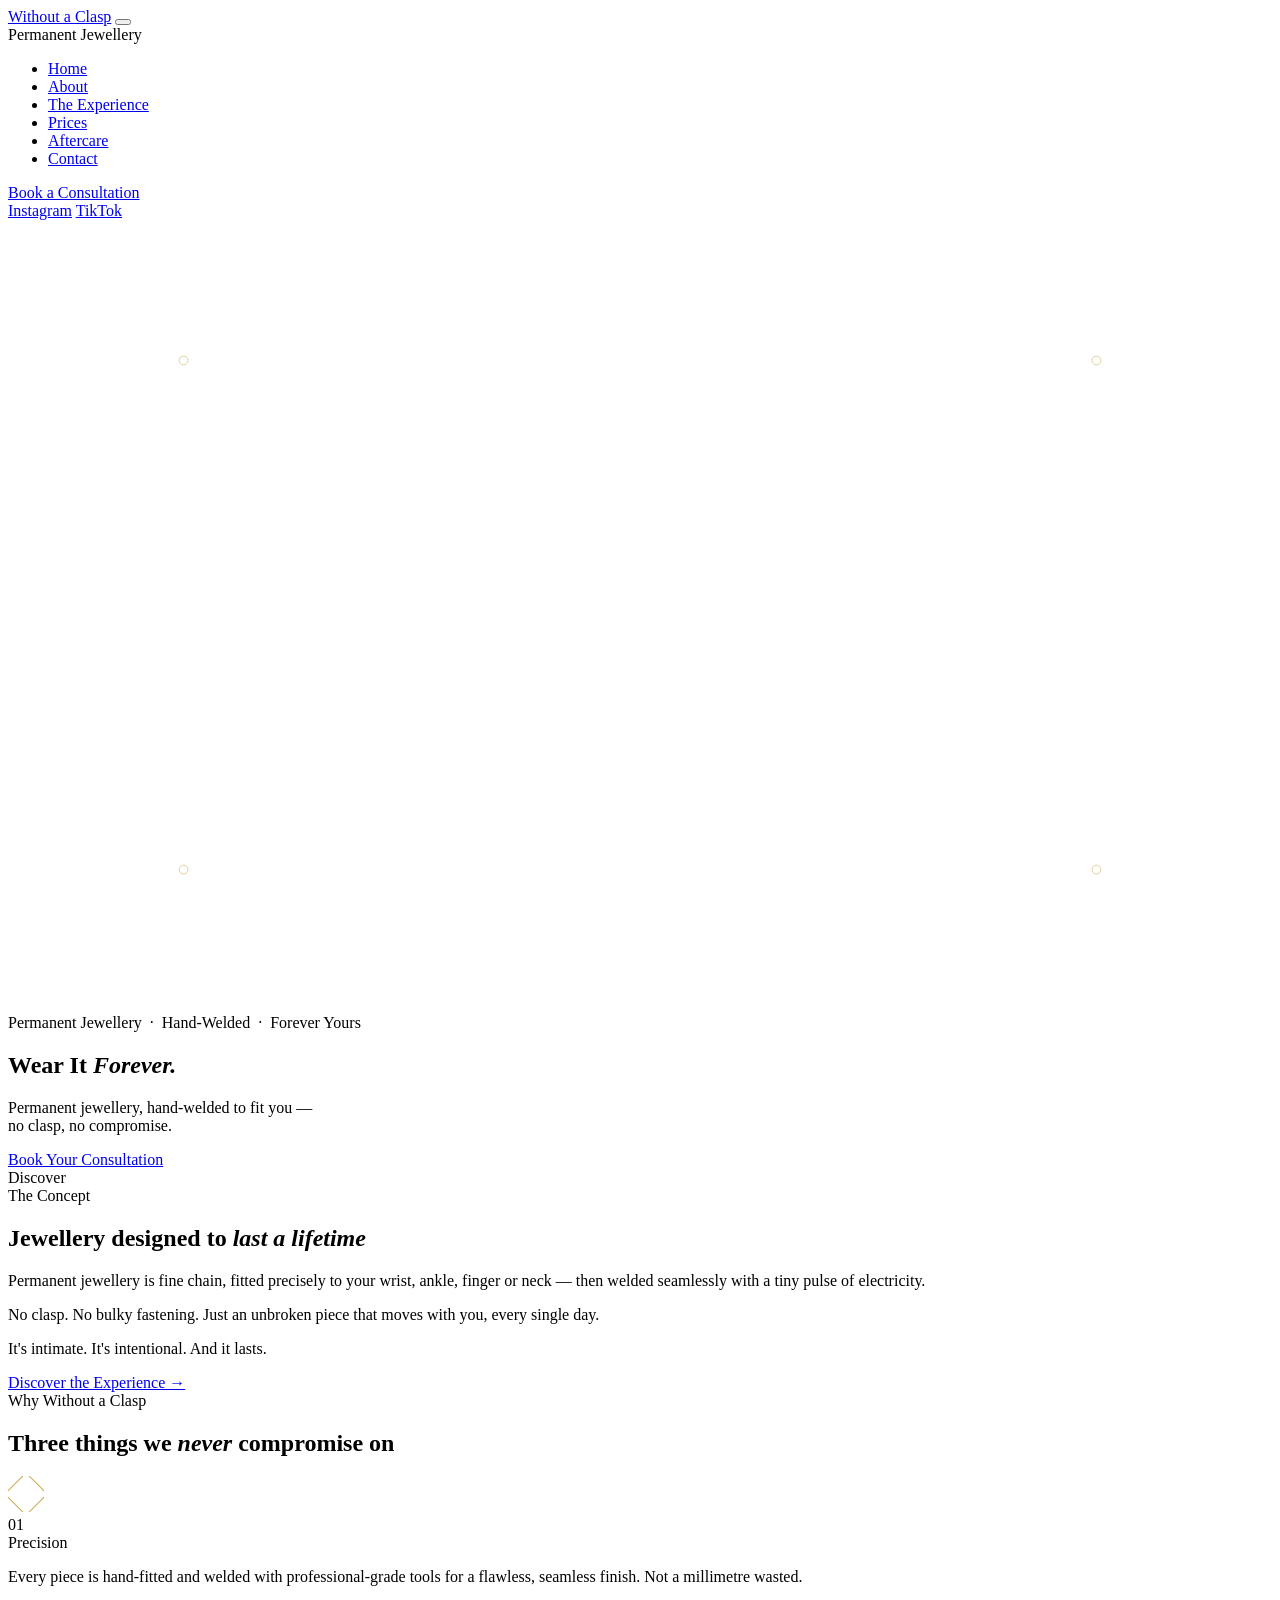
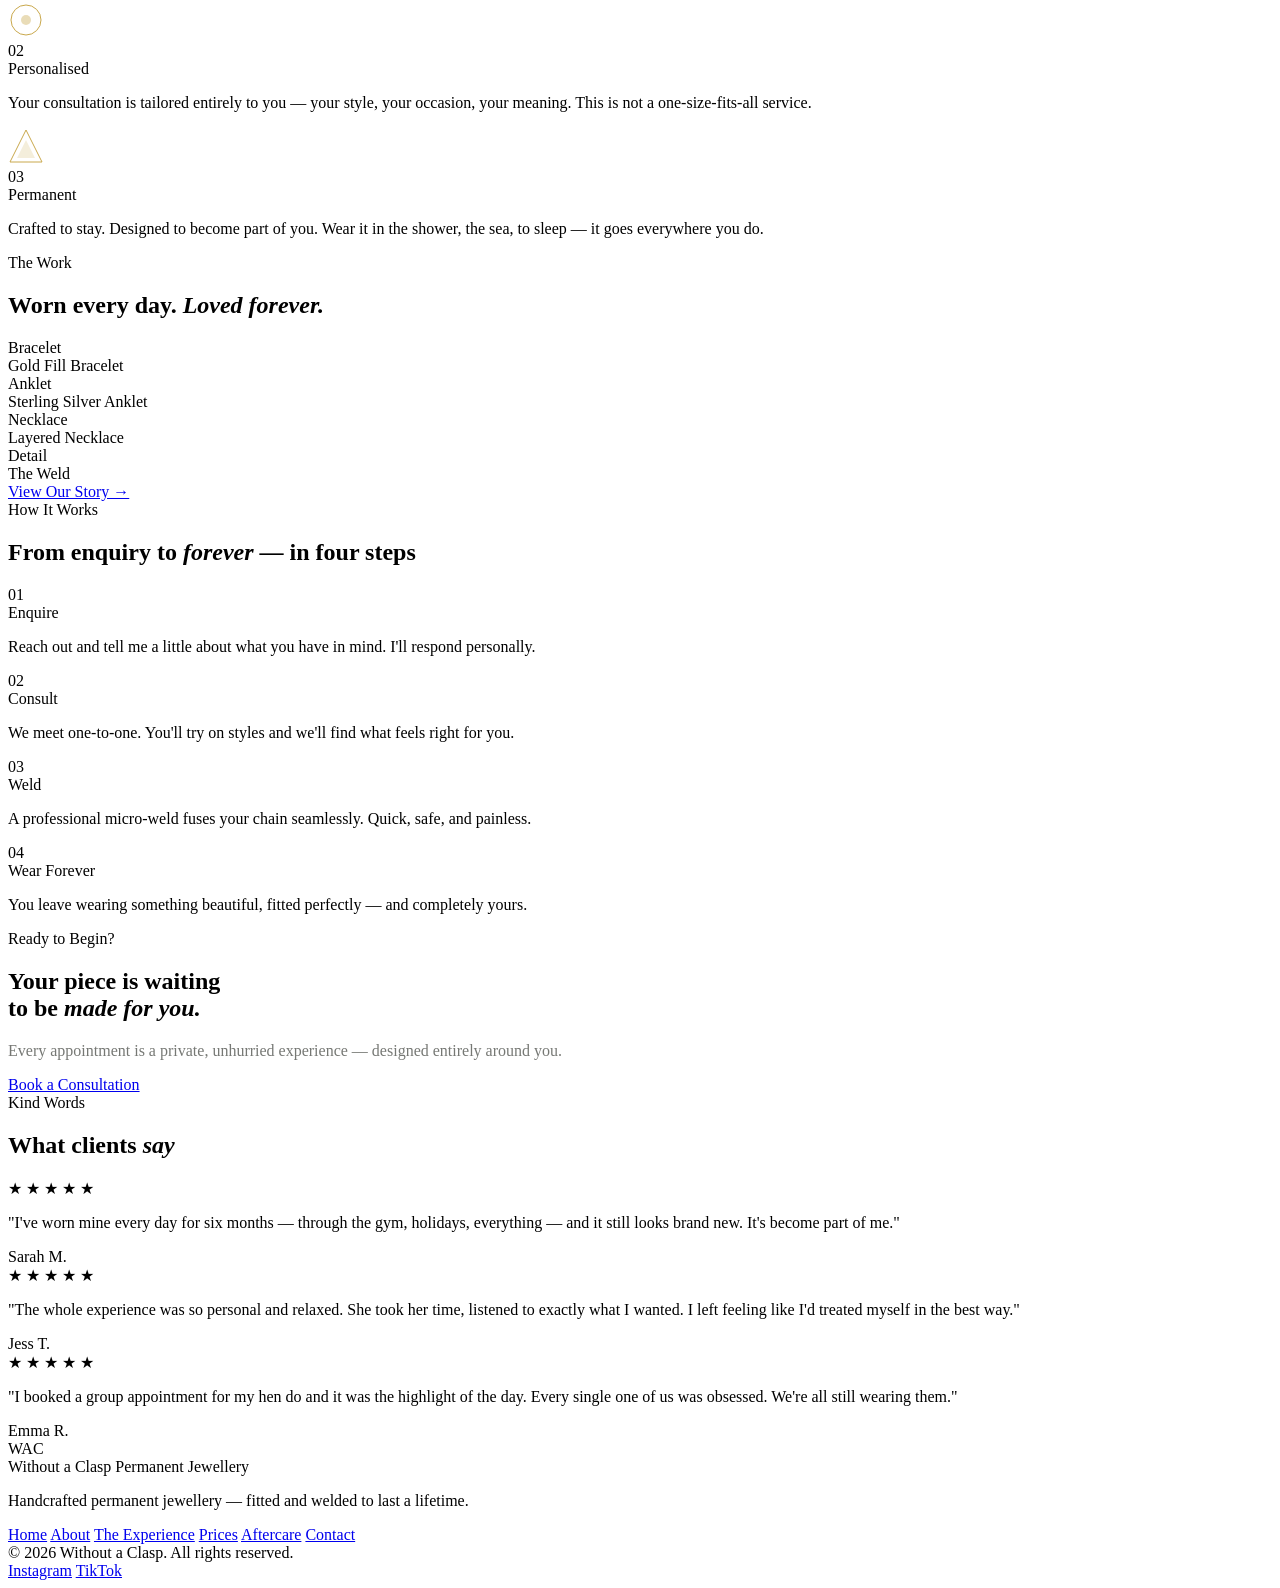
==== holding.html @ b743c369 "first upload" ====
<!DOCTYPE html>
<html lang="en">
<head>
  <meta charset="UTF-8"/>
  <meta name="viewport" content="width=device-width, initial-scale=1.0"/>
  <meta name="description" content="Without a Clasp — Permanent jewellery, hand-welded to fit you. Private appointments, professional welds, pieces that last forever."/>
  <title>Without a Clasp — Permanent Jewellery</title>
  <link rel="preconnect" href="https://fonts.googleapis.com"/>
  <link rel="preconnect" href="https://fonts.gstatic.com" crossorigin/>
  <link href="https://fonts.googleapis.com/css2?family=Cormorant+Garamond:ital,wght@0,300;0,400;1,300;1,400&family=Cormorant+SC:wght@300;400&family=Jost:wght@200;300;400&display=swap" rel="stylesheet"/>
  <link rel="stylesheet" href="css/style.css"/>
</head>
<body>

  <!-- ── NAVIGATION ── -->
  <header class="site-nav" role="banner">
    <a href="index.html" class="nav-logo">Without a <span>Clasp</span></a>
    <button class="hamburger" id="hamburger" aria-label="Toggle menu" aria-expanded="false">
      <span></span><span></span><span></span>
    </button>
  </header>

  <!-- ── OVERLAY MENU ── -->
  <div class="nav-overlay" id="navOverlay" role="navigation" aria-label="Main navigation">
    <div class="nav-overlay-inner">
      <span class="overlay-eyebrow">Permanent Jewellery</span>
      <ul class="overlay-links">
        <li><a href="index.html">Home</a></li>
        <li><a href="about.html">About</a></li>
        <li><a href="experience.html">The Experience</a></li>
        <li><a href="prices.html">Prices</a></li>
        <li><a href="aftercare.html">Aftercare</a></li>
        <li><a href="contact.html">Contact</a></li>
      </ul>
      <div class="overlay-rule"></div>
      <a href="contact.html" class="overlay-cta">Book a Consultation</a>
      <div class="overlay-social">
        <a href="#" aria-label="Instagram">Instagram</a>
        <a href="#" aria-label="TikTok">TikTok</a>
      </div>
    </div>
  </div>

  <main>

    <!-- ── HERO ── -->
    <section class="home-hero" aria-label="Hero">
      <div class="home-hero__bg"></div>
      <div class="home-hero__overlay"></div>

      <!-- Decorative grid lines echoing the WAC logo geometry -->
      <div class="home-hero__decor">
        <svg width="100%" height="100%" viewBox="0 0 1440 900" preserveAspectRatio="xMidYMid slice" aria-hidden="true">
          <line x1="200" y1="0" x2="200" y2="900" stroke="#fff" stroke-width="0.5" opacity="0.18"/>
          <line x1="1240" y1="0" x2="1240" y2="900" stroke="#fff" stroke-width="0.5" opacity="0.18"/>
          <line x1="0" y1="160" x2="1440" y2="160" stroke="#fff" stroke-width="0.5" opacity="0.18"/>
          <line x1="0" y1="740" x2="1440" y2="740" stroke="#fff" stroke-width="0.5" opacity="0.18"/>
          <circle cx="200" cy="160" r="5" fill="none" stroke="#C9A84C" stroke-width="1" opacity="0.6"/>
          <circle cx="1240" cy="160" r="5" fill="none" stroke="#C9A84C" stroke-width="1" opacity="0.6"/>
          <circle cx="200" cy="740" r="5" fill="none" stroke="#C9A84C" stroke-width="1" opacity="0.6"/>
          <circle cx="1240" cy="740" r="5" fill="none" stroke="#C9A84C" stroke-width="1" opacity="0.6"/>
        </svg>
      </div>

      <div class="home-hero__content">
        <span class="hero-eyebrow fade-in">Permanent Jewellery &nbsp;·&nbsp; Hand-Welded &nbsp;·&nbsp; Forever Yours</span>
        <h1 class="hero-title fade-in delay-1">Wear It <em>Forever.</em></h1>
        <div class="hero-rule fade-in delay-2"></div>
        <p class="hero-sub fade-in delay-2">Permanent jewellery, hand-welded to fit you —<br>no clasp, no compromise.</p>
        <a href="contact.html" class="btn btn-white fade-in delay-3">Book Your Consultation</a>
      </div>

      <div class="hero-scroll" aria-hidden="true">
        <div class="hero-scroll__line"></div>
        <span>Discover</span>
      </div>
    </section>

    <!-- ── CONCEPT ── -->
    <section class="bg-cream" aria-label="About permanent jewellery">
      <div class="split">
        <div class="fade-in">
          <span class="section-tag">The Concept</span>
          <h2 class="section-title">Jewellery designed to <em>last a lifetime</em></h2>
          <div class="gold-line"></div>
          <div class="body-text">
            <p>Permanent jewellery is fine chain, fitted precisely to your wrist, ankle, finger or neck — then welded seamlessly with a tiny pulse of electricity.</p>
            <p>No clasp. No bulky fastening. Just an unbroken piece that moves with you, every single day.</p>
            <p>It's intimate. It's intentional. And it lasts.</p>
          </div>
          <a href="experience.html" class="btn btn-dark" style="margin-top:36px">Discover the Experience &rarr;</a>
        </div>
        <div class="split__img fade-in delay-1">
          <div class="split__img-main"></div>
          <div class="split__img-accent"></div>
        </div>
      </div>
    </section>

    <!-- ── PILLARS ── -->
    <section class="pillars" aria-label="Our values">
      <div class="pillars__inner">
        <div class="pillars__header fade-in">
          <span class="section-tag">Why Without a Clasp</span>
          <h2 class="section-title on-sage">Three things we <em>never</em> compromise on</h2>
          <div class="gold-line center"></div>
        </div>
        <div class="pillars__grid">
          <div class="pillar fade-in">
            <div class="pillar__icon">
              <svg width="36" height="36" viewBox="0 0 36 36" fill="none" aria-hidden="true">
                <rect x="3" y="3" width="30" height="30" transform="rotate(45 18 18)" stroke="#C9A84C" stroke-width="1"/>
              </svg>
            </div>
            <span class="pillar__num">01</span>
            <div class="pillar__title">Precision</div>
            <p class="pillar__body">Every piece is hand-fitted and welded with professional-grade tools for a flawless, seamless finish. Not a millimetre wasted.</p>
          </div>
          <div class="pillar fade-in delay-1">
            <div class="pillar__icon">
              <svg width="36" height="36" viewBox="0 0 36 36" fill="none" aria-hidden="true">
                <circle cx="18" cy="18" r="15" stroke="#C9A84C" stroke-width="1"/>
                <circle cx="18" cy="18" r="5" fill="#C9A84C" opacity="0.4"/>
              </svg>
            </div>
            <span class="pillar__num">02</span>
            <div class="pillar__title">Personalised</div>
            <p class="pillar__body">Your consultation is tailored entirely to you — your style, your occasion, your meaning. This is not a one-size-fits-all service.</p>
          </div>
          <div class="pillar fade-in delay-2">
            <div class="pillar__icon">
              <svg width="36" height="36" viewBox="0 0 36 36" fill="none" aria-hidden="true">
                <polygon points="18,2 34,34 2,34" stroke="#C9A84C" stroke-width="1" fill="none"/>
                <polygon points="18,12 27,30 9,30" fill="#C9A84C" opacity="0.2"/>
              </svg>
            </div>
            <span class="pillar__num">03</span>
            <div class="pillar__title">Permanent</div>
            <p class="pillar__body">Crafted to stay. Designed to become part of you. Wear it in the shower, the sea, to sleep — it goes everywhere you do.</p>
          </div>
        </div>
      </div>
    </section>

    <!-- ── GALLERY ── -->
    <section class="gallery-section" aria-label="Gallery">
      <div class="gallery-section__header fade-in">
        <span class="section-tag">The Work</span>
        <h2 class="section-title on-dark">Worn every day. <em>Loved forever.</em></h2>
        <div class="gold-line center"></div>
      </div>
      <div class="gallery-strip" role="list">
        <div class="gallery-item" role="listitem">
          <div class="gallery-item__placeholder">Bracelet</div>
          <span class="gallery-item__label">Gold Fill Bracelet</span>
        </div>
        <div class="gallery-item" role="listitem">
          <div class="gallery-item__placeholder">Anklet</div>
          <span class="gallery-item__label">Sterling Silver Anklet</span>
        </div>
        <div class="gallery-item" role="listitem">
          <div class="gallery-item__placeholder">Necklace</div>
          <span class="gallery-item__label">Layered Necklace</span>
        </div>
        <div class="gallery-item" role="listitem">
          <div class="gallery-item__placeholder">Detail</div>
          <span class="gallery-item__label">The Weld</span>
        </div>
      </div>
      <div class="gallery-section__footer">
        <div class="gallery-rule"></div>
        <a href="about.html" class="gallery-link">View Our Story &rarr;</a>
        <div class="gallery-rule r"></div>
      </div>
    </section>

    <!-- ── PROCESS ── -->
    <section class="process" aria-label="How it works">
      <div class="process__inner">
        <div class="process__header fade-in">
          <span class="section-tag">How It Works</span>
          <h2 class="section-title">From enquiry to <em>forever</em> — in four steps</h2>
          <div class="gold-line center"></div>
        </div>
        <div class="process__steps">
          <div class="step fade-in">
            <div class="step__num">01</div>
            <div class="step__title">Enquire</div>
            <p class="step__body">Reach out and tell me a little about what you have in mind. I'll respond personally.</p>
          </div>
          <div class="step fade-in delay-1">
            <div class="step__num">02</div>
            <div class="step__title">Consult</div>
            <p class="step__body">We meet one-to-one. You'll try on styles and we'll find what feels right for you.</p>
          </div>
          <div class="step fade-in delay-2">
            <div class="step__num">03</div>
            <div class="step__title">Weld</div>
            <p class="step__body">A professional micro-weld fuses your chain seamlessly. Quick, safe, and painless.</p>
          </div>
          <div class="step fade-in delay-3">
            <div class="step__num">04</div>
            <div class="step__title">Wear Forever</div>
            <p class="step__body">You leave wearing something beautiful, fitted perfectly — and completely yours.</p>
          </div>
        </div>
      </div>
    </section>

    <!-- ── CTA BANNER ── -->
    <section class="cta-sage" aria-label="Book a consultation">
      <div class="cta__inner on-sage fade-in">
        <span class="section-tag">Ready to Begin?</span>
        <h2 class="section-title on-sage">Your piece is waiting<br>to be <em>made for you.</em></h2>
        <p class="cta__sub" style="color:rgba(44,48,42,0.65)">Every appointment is a private, unhurried experience — designed entirely around you.</p>
        <a href="contact.html" class="btn btn-dark">Book a Consultation</a>
      </div>
    </section>

    <!-- ── TESTIMONIALS ── -->
    <section class="testimonials" aria-label="Client testimonials">
      <div class="testimonials__inner">
        <div class="testimonials__header fade-in">
          <span class="section-tag">Kind Words</span>
          <h2 class="section-title on-dark">What clients <em>say</em></h2>
          <div class="gold-line center"></div>
        </div>
        <div class="testimonials__grid">
          <div class="testimonial fade-in">
            <div class="testimonial__stars">★ ★ ★ ★ ★</div>
            <p class="testimonial__body">"I've worn mine every day for six months — through the gym, holidays, everything — and it still looks brand new. It's become part of me."</p>
            <span class="testimonial__name">Sarah M.</span>
          </div>
          <div class="testimonial fade-in delay-1">
            <div class="testimonial__stars">★ ★ ★ ★ ★</div>
            <p class="testimonial__body">"The whole experience was so personal and relaxed. She took her time, listened to exactly what I wanted. I left feeling like I'd treated myself in the best way."</p>
            <span class="testimonial__name">Jess T.</span>
          </div>
          <div class="testimonial fade-in delay-2">
            <div class="testimonial__stars">★ ★ ★ ★ ★</div>
            <p class="testimonial__body">"I booked a group appointment for my hen do and it was the highlight of the day. Every single one of us was obsessed. We're all still wearing them."</p>
            <span class="testimonial__name">Emma R.</span>
          </div>
        </div>
      </div>
    </section>

  </main>

  <!-- ── FOOTER ── -->
  <footer class="site-footer" role="contentinfo">
    <div class="site-footer__inner">
      <div class="site-footer__top">
        <div class="footer-monogram" aria-hidden="true"><span>WAC</span></div>
        <span class="footer-name">Without a Clasp</span>
        <span class="footer-sub">Permanent Jewellery</span>
        <p class="footer-tagline">Handcrafted permanent jewellery — fitted and welded to last a lifetime.</p>
        <nav class="footer-nav" aria-label="Footer navigation">
          <a href="index.html">Home</a>
          <a href="about.html">About</a>
          <a href="experience.html">The Experience</a>
          <a href="prices.html">Prices</a>
          <a href="aftercare.html">Aftercare</a>
          <a href="contact.html">Contact</a>
        </nav>
      </div>
      <div class="site-footer__bottom">
        <span class="footer-copy">&copy; 2026 Without a Clasp. All rights reserved.</span>
        <div class="footer-social">
          <a href="#" aria-label="Instagram">Instagram</a>
          <a href="#" aria-label="TikTok">TikTok</a>
        </div>
      </div>
    </div>
  </footer>

  <script src="js/main.js"></script>
</body>
</html>
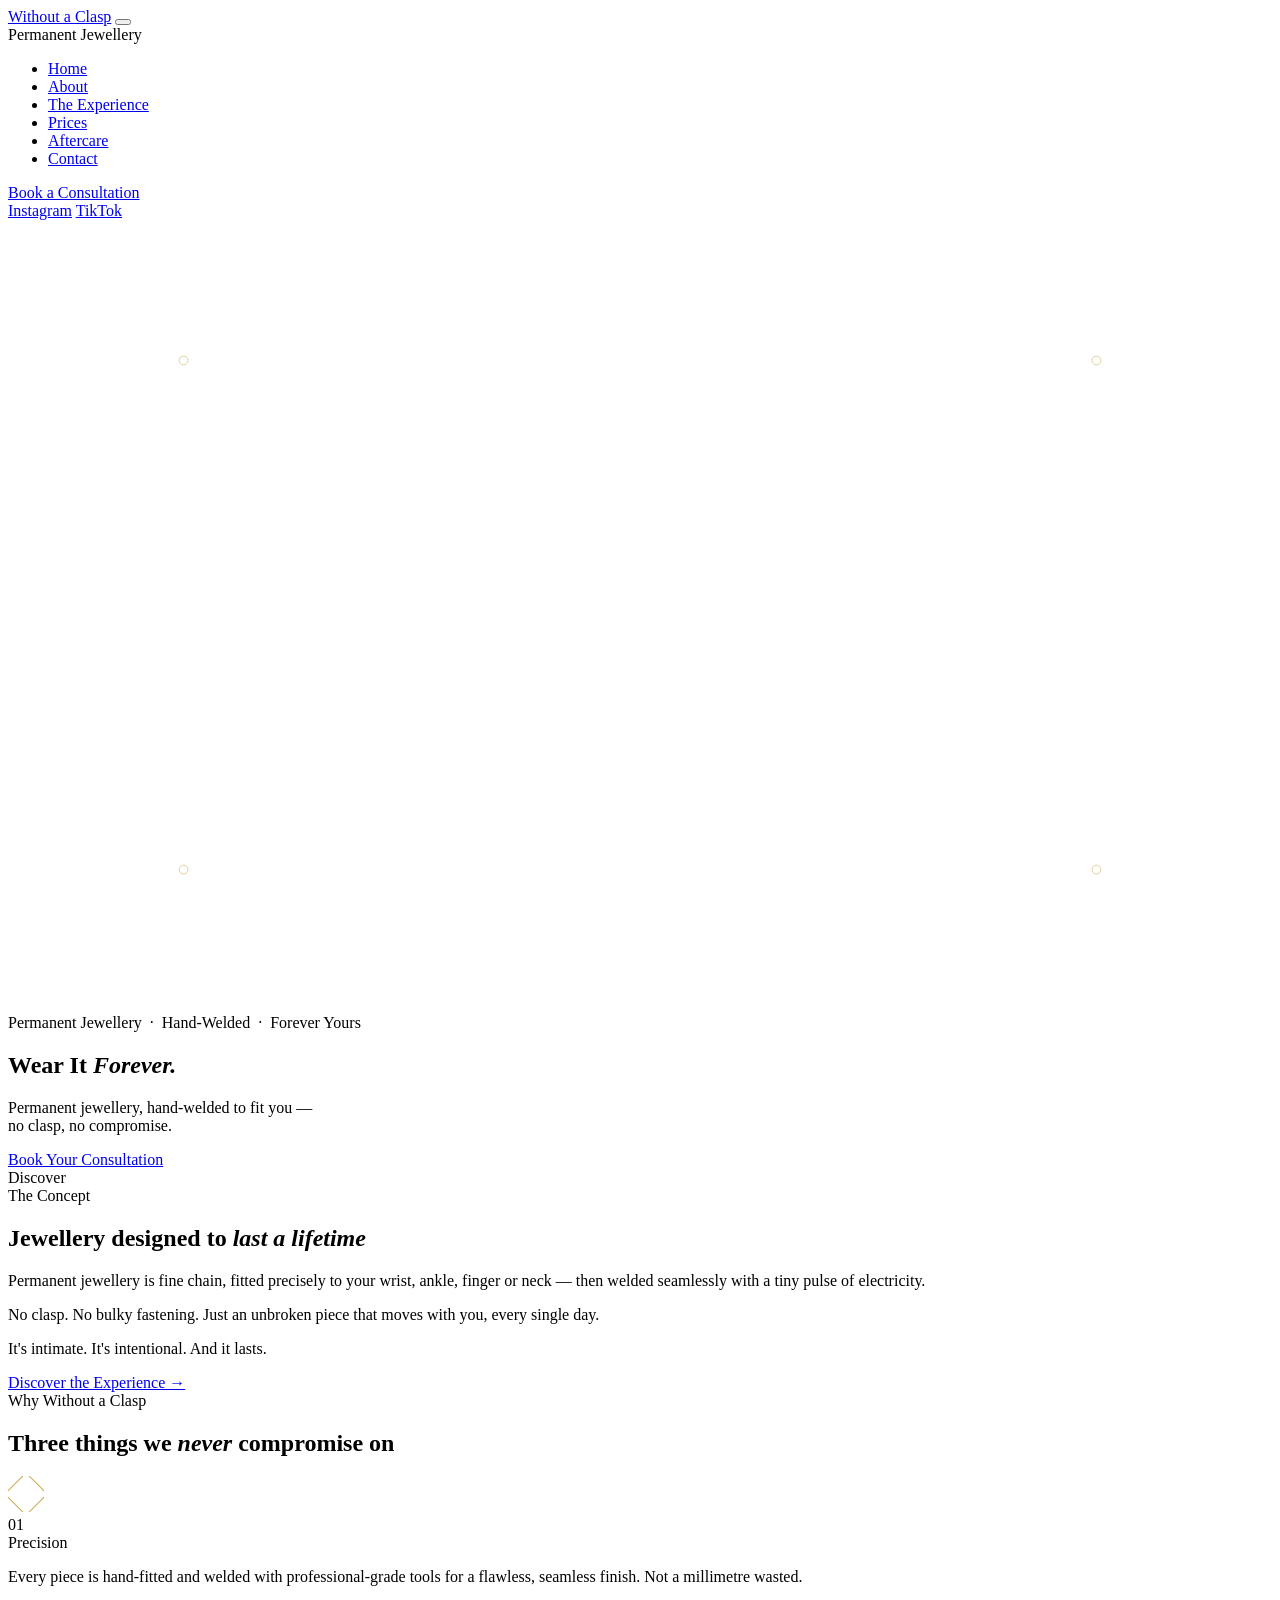
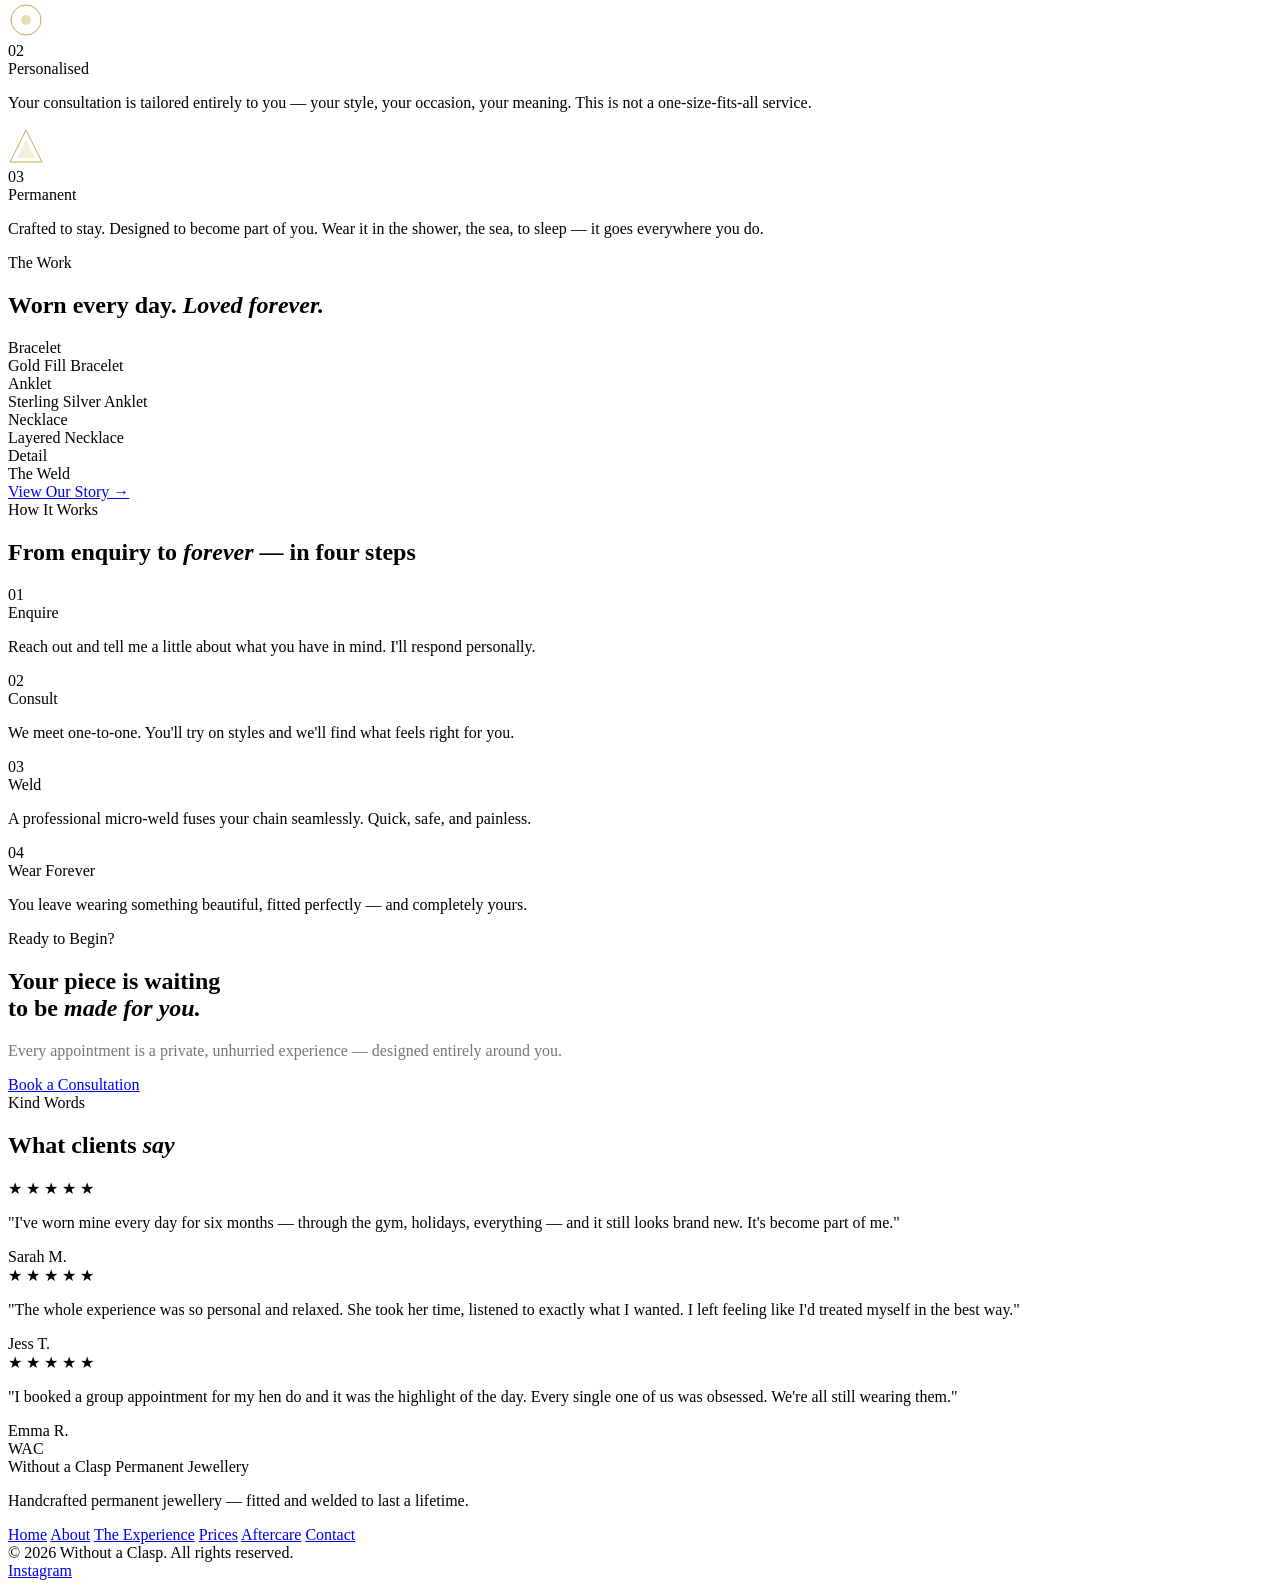
==== commit f165bf85: "Removed tiktok" ====
--- a/holding.html
+++ b/holding.html
@@ -268,7 +268,6 @@
         <span class="footer-copy">&copy; 2026 Without a Clasp. All rights reserved.</span>
         <div class="footer-social">
           <a href="#" aria-label="Instagram">Instagram</a>
-          <a href="#" aria-label="TikTok">TikTok</a>
         </div>
       </div>
     </div>
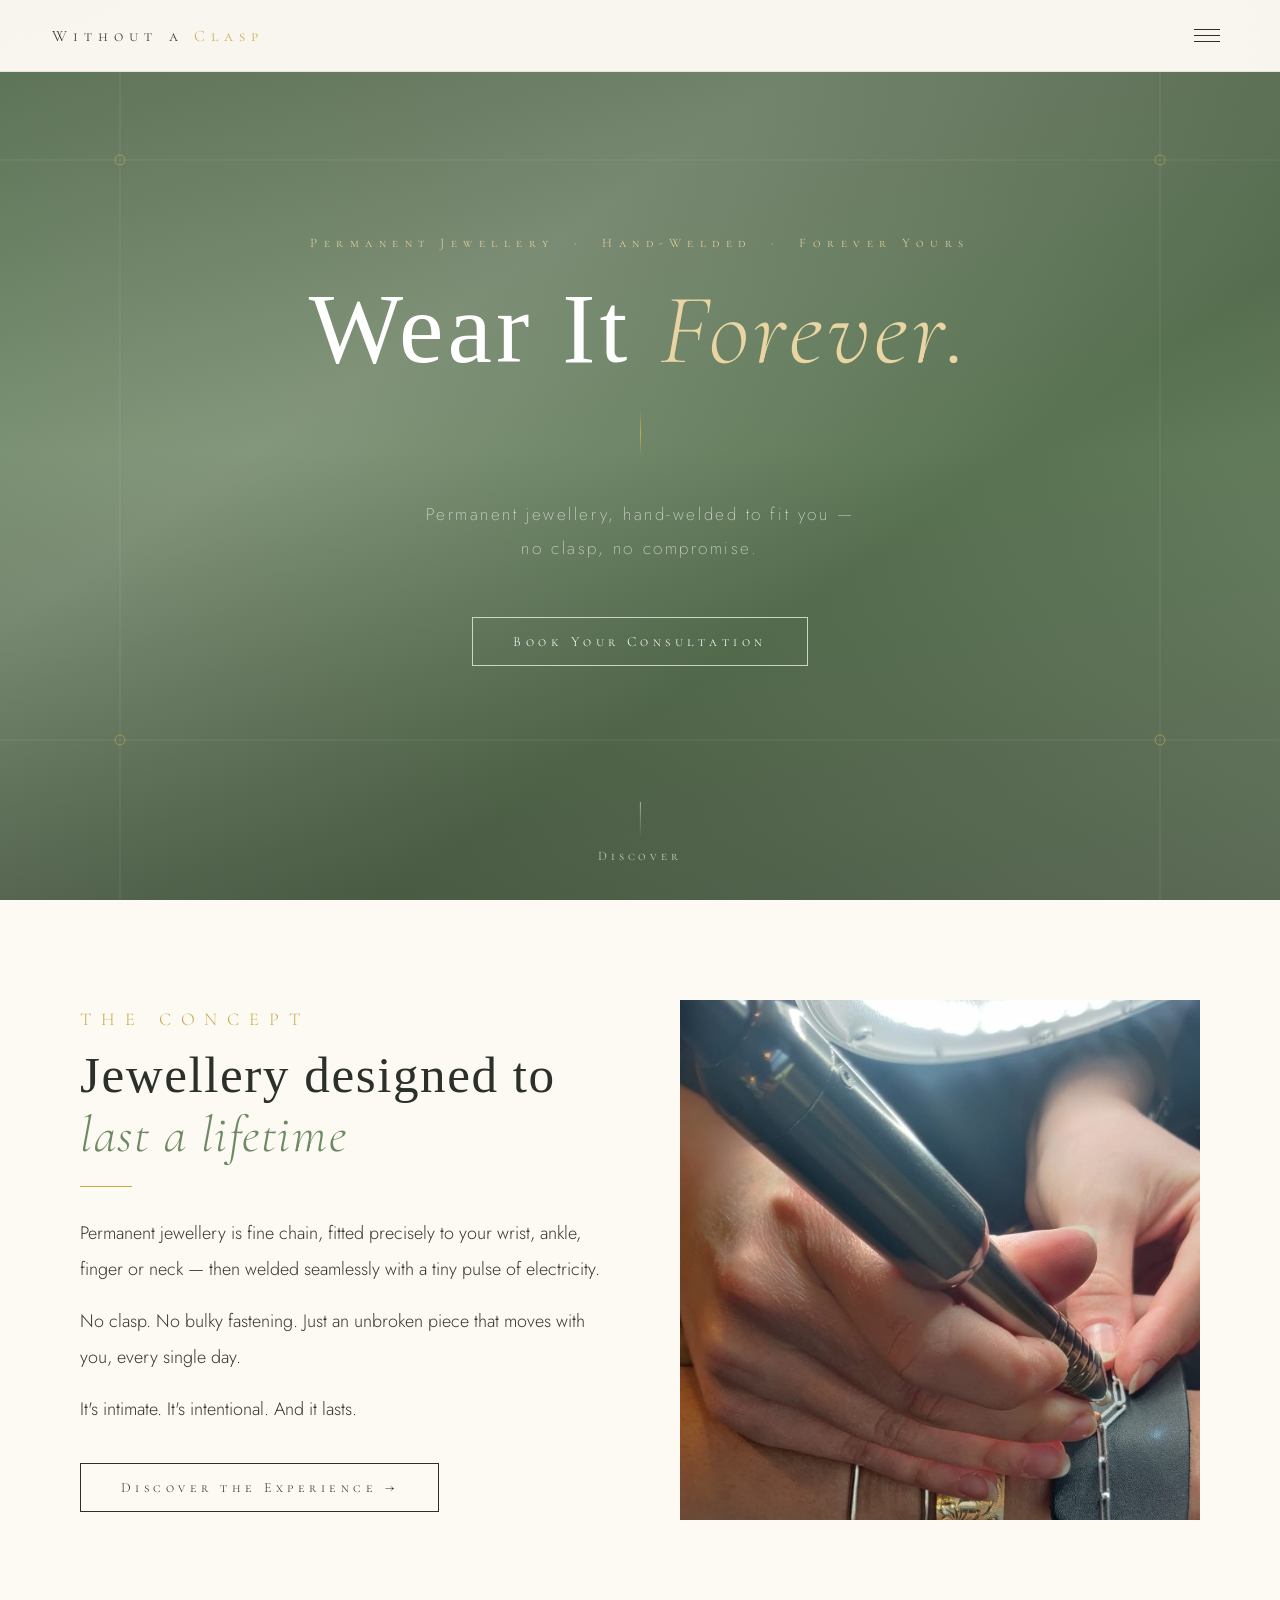
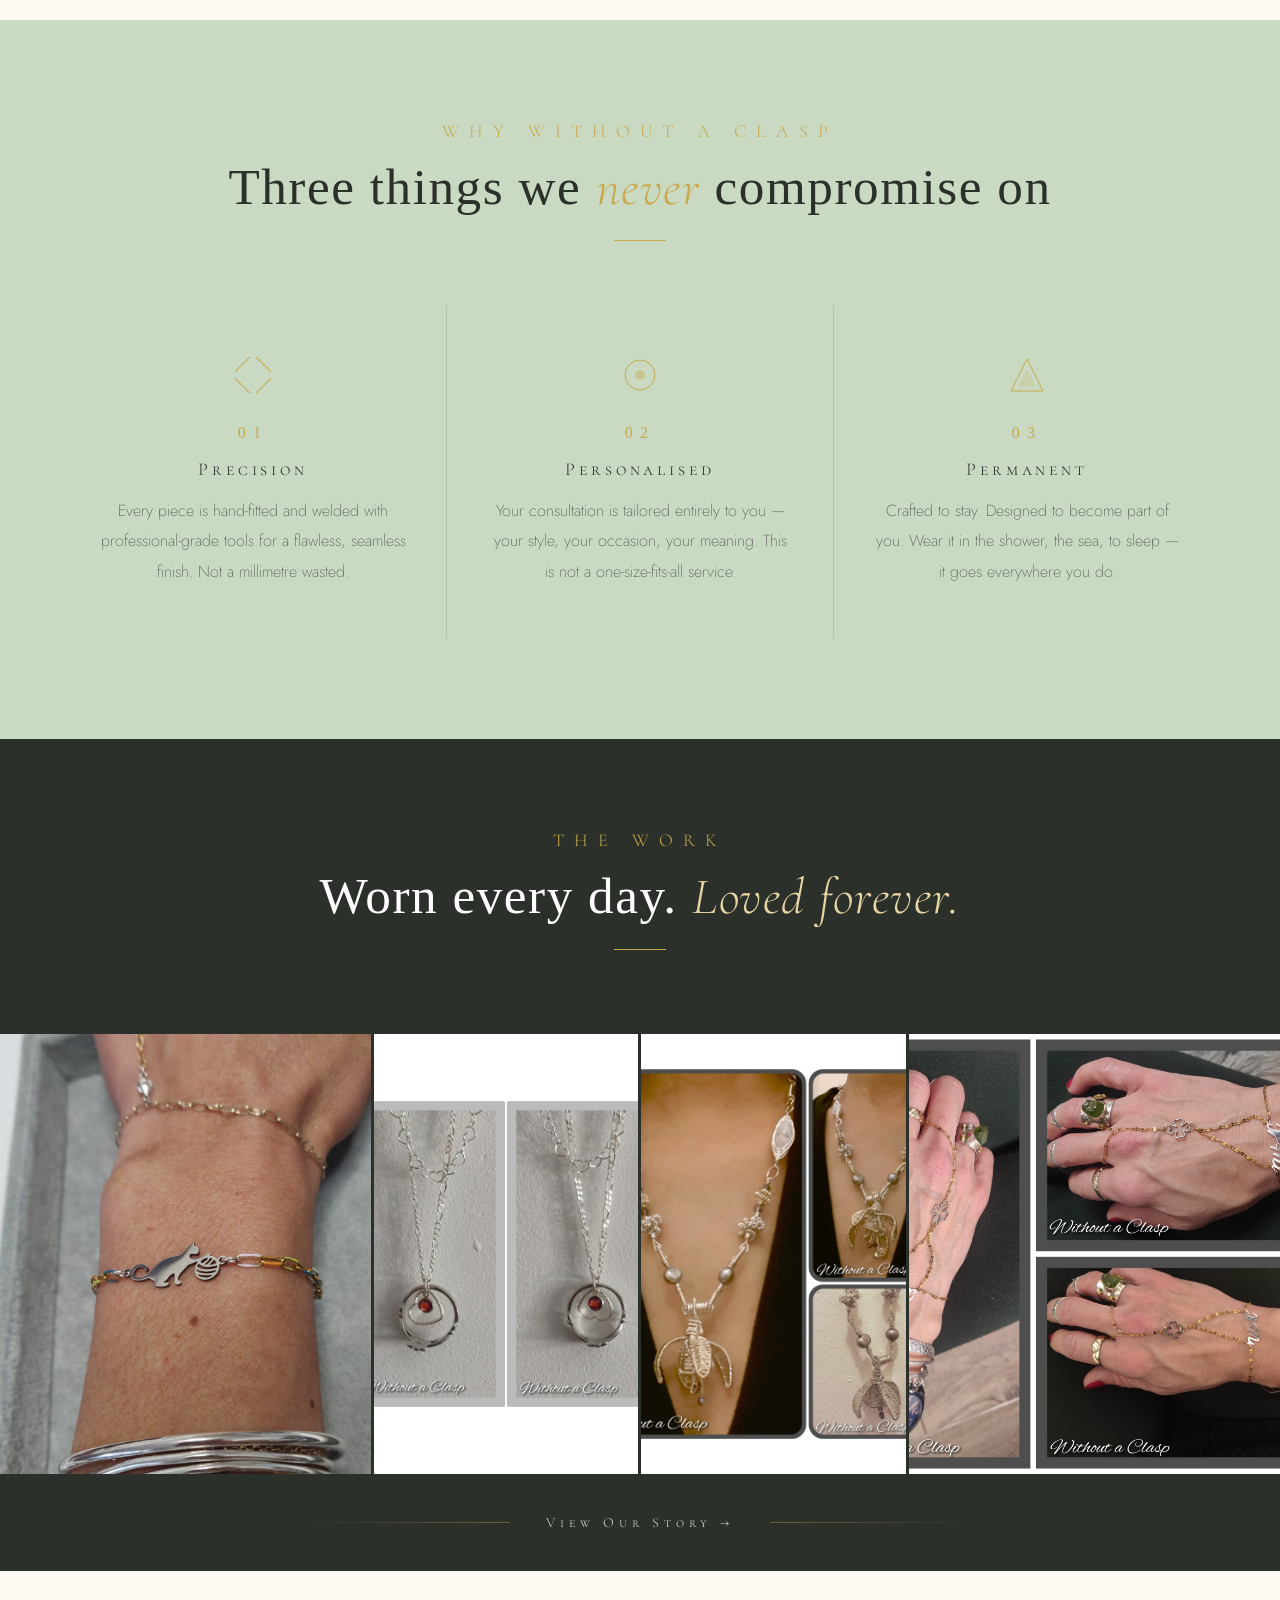
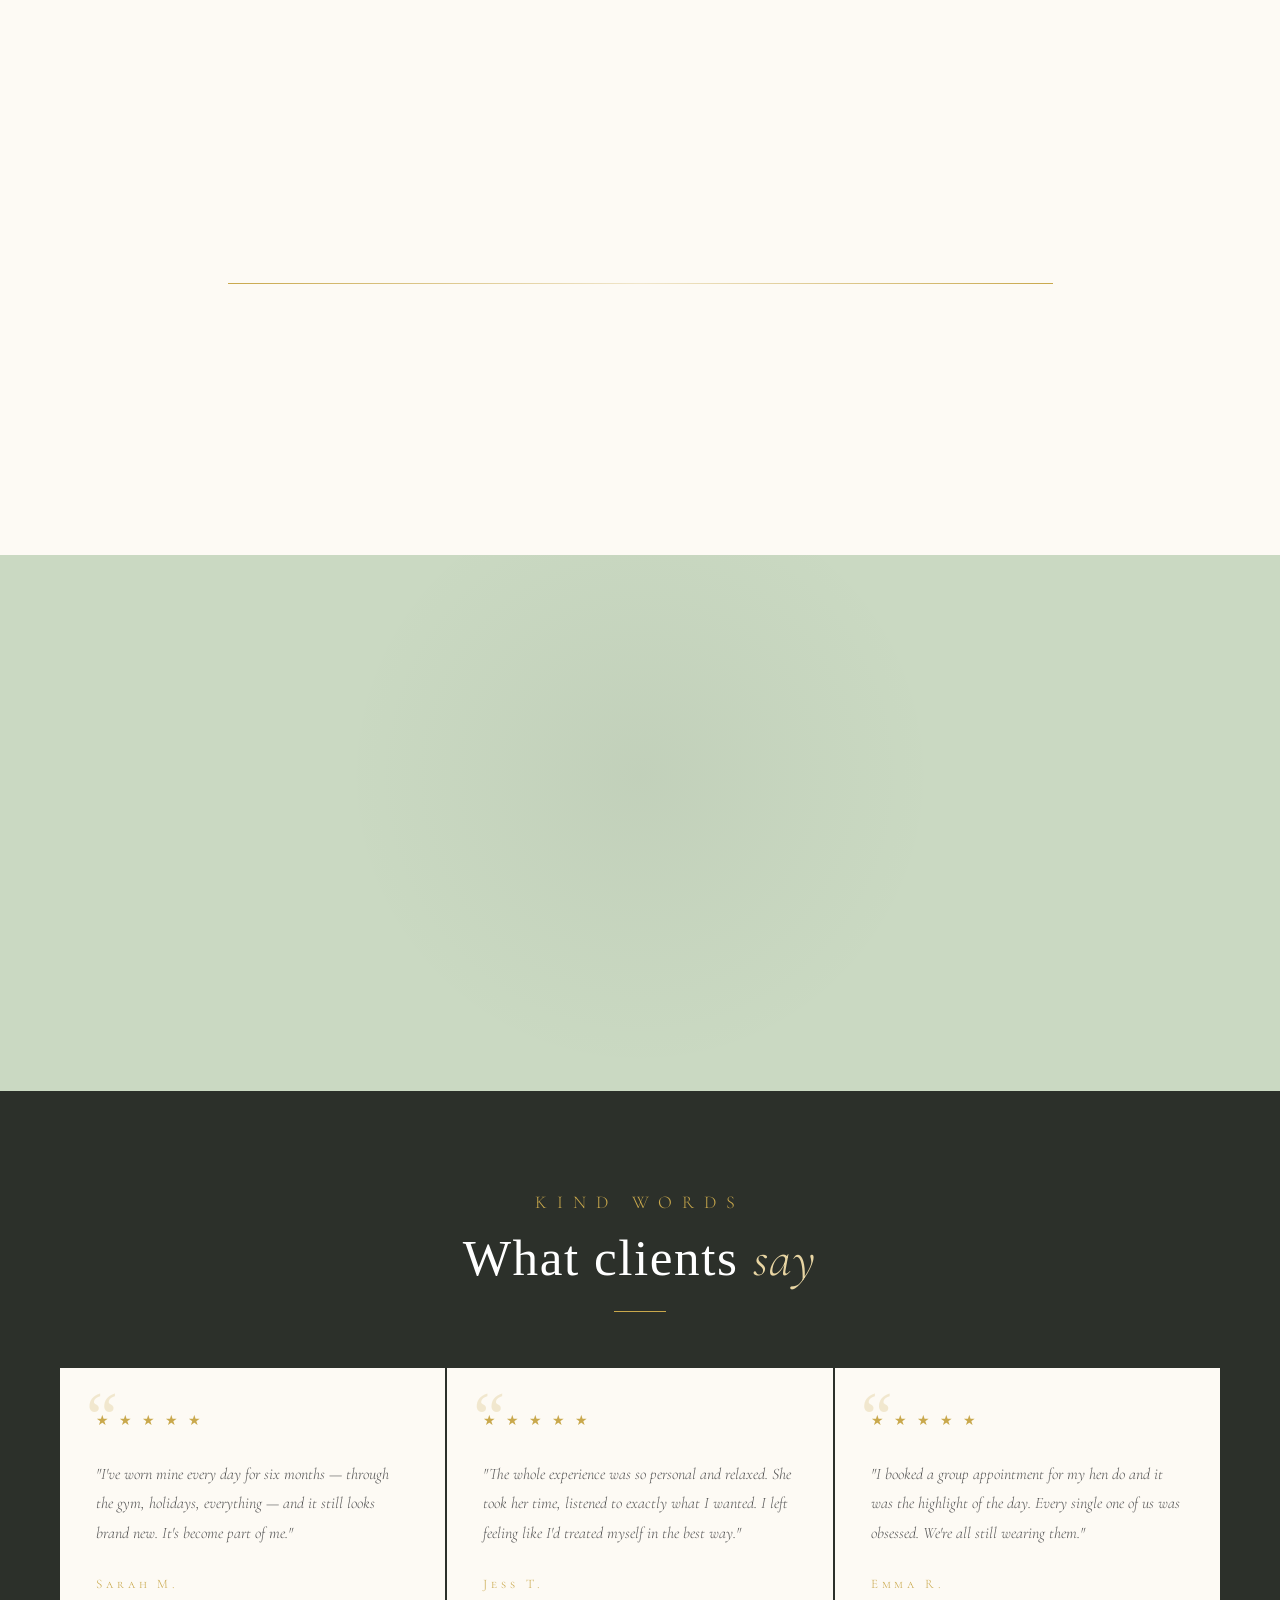
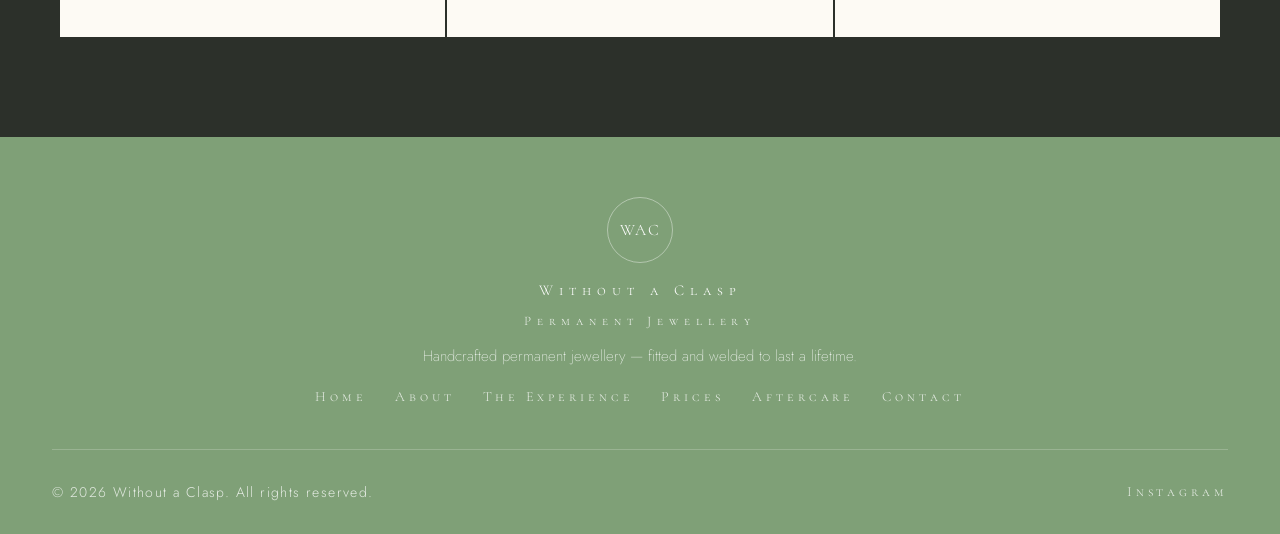
==== commit de1c9f9e: "images and lightouse" ====
--- a/holding.html
+++ b/holding.html
@@ -91,7 +91,9 @@
           <a href="experience.html" class="btn btn-dark" style="margin-top:36px">Discover the Experience &rarr;</a>
         </div>
         <div class="split__img fade-in delay-1">
-          <div class="split__img-main"></div>
+          <div class="split__img-main">
+            <img src="images/without_a_clasp_weld.jpg" alt="A micro-weld tool fusing a permanent bracelet seamlessly at the wrist" loading="lazy"/>
+          </div>
           <div class="split__img-accent"></div>
         </div>
       </div>
@@ -151,19 +153,19 @@
       </div>
       <div class="gallery-strip" role="list">
         <div class="gallery-item" role="listitem">
-          <div class="gallery-item__placeholder">Bracelet</div>
+          <img src="images/without_a_clasp_bracelet.jpeg" alt="Multiple permanent bracelets worn on a wrist, including a cat charm chain and layered silver bangles" loading="lazy"/>
           <span class="gallery-item__label">Gold Fill Bracelet</span>
         </div>
         <div class="gallery-item" role="listitem">
-          <div class="gallery-item__placeholder">Anklet</div>
+          <img src="images/without_a_clasp_silver necklace.jpeg" alt="Permanent sterling silver necklace welded to fit" loading="lazy"/>
           <span class="gallery-item__label">Sterling Silver Anklet</span>
         </div>
         <div class="gallery-item" role="listitem">
-          <div class="gallery-item__placeholder">Necklace</div>
+          <img src="images/without_a_clasp_fuciaNecklace.jpeg" alt="Permanent necklace welded to fit" loading="lazy"/>
           <span class="gallery-item__label">Layered Necklace</span>
         </div>
         <div class="gallery-item" role="listitem">
-          <div class="gallery-item__placeholder">Detail</div>
+          <img src="images/without_a_clasp_rings_and_bangles.jpeg" alt="Permanent rings and bangles welded to fit" loading="lazy"/>
           <span class="gallery-item__label">The Weld</span>
         </div>
       </div>
@@ -273,6 +275,12 @@
     </div>
   </footer>
 
+  <!-- ── LIGHTBOX ── -->
+  <div class="lightbox" id="lightbox" role="dialog" aria-modal="true" aria-label="Image viewer">
+    <button class="lightbox__close" id="lightboxClose" aria-label="Close image">&times;</button>
+    <img class="lightbox__img" id="lightboxImg" src="" alt=""/>
+  </div>
+
   <script src="js/main.js"></script>
 </body>
 </html>
--- a/css/style.css
+++ b/css/style.css
@@ -0,0 +1,1535 @@
+/* ═══════════════════════════════════════════════════════
+   WITHOUT A CLASP — Main Stylesheet
+   ═══════════════════════════════════════════════════════ */
+
+/* ── 1. VARIABLES & RESET ─────────────────────────────── */
+:root {
+  --sage:        #CAD9C2;
+  --sage-deep:   #7fa077;
+  --sage-rich:   #6d8a65;
+  --sage-dark:   #4a6644;
+  --gold:        #C9A84C;
+  --gold-lt:     #e8d5a3;
+  --charcoal:    #2C302A;
+  --overlay-bg:  #1e2219;
+  --cream:       #FDFAF4;
+  --white:       #ffffff;
+  --text-body:   #38382e;
+
+  --nav-height: 72px;
+  --max-width: 1240px;
+  --section-pad: 100px 60px;
+  --section-pad-sm: 72px 32px;
+}
+
+*, *::before, *::after { box-sizing: border-box; margin: 0; padding: 0; }
+
+html { scroll-behavior: smooth; }
+
+body {
+  font-family: 'Jost', sans-serif;
+  font-weight: 300;
+  font-size: 18px;
+  background: var(--cream);
+  color: var(--charcoal);
+  overflow-x: hidden;
+}
+
+img { display: block; width: 100%; height: 100%; object-fit: cover; }
+a { text-decoration: none; }
+ul { list-style: none; }
+
+/* ── 2. TYPOGRAPHY ────────────────────────────────────── */
+.section-tag {
+  font-family: 'Cormorant SC', serif;
+  font-size: 18px;
+  letter-spacing: 0.55em;
+  color: var(--gold);
+  display: block;
+  margin-bottom: 16px;
+  text-transform: uppercase;
+}
+
+.section-title {
+  font-family: 'Cormorant Garamond', serif;
+  font-weight: 300;
+  font-size: clamp(30px, 4vw, 52px);
+  line-height: 1.15;
+  letter-spacing: 0.03em;
+  color: var(--charcoal);
+  margin-bottom: 22px;
+}
+.section-title em { font-style: italic; color: var(--sage-rich); }
+.section-title.on-dark { color: var(--white); }
+.section-title.on-dark em { color: var(--gold-lt); }
+.section-title.on-sage { color: var(--charcoal); }
+.section-title.on-sage em { color: var(--gold); }
+
+.body-text {
+  font-size: 18px;
+  line-height: 2;
+  color: var(--text-body);
+  font-weight: 300;
+}
+.body-text p + p { margin-top: 16px; }
+
+.gold-line {
+  width: 52px;
+  height: 1px;
+  background: var(--gold);
+  margin-bottom: 28px;
+}
+.gold-line.center { margin-left: auto; margin-right: auto; }
+
+/* ── 3. LAYOUT ────────────────────────────────────────── */
+.inner { max-width: var(--max-width); margin: 0 auto; }
+.text-center { text-align: center; }
+
+.fade-in {
+  opacity: 0;
+  transform: translateY(22px);
+  transition: opacity 0.7s ease, transform 0.7s ease;
+}
+.fade-in.visible { opacity: 1; transform: none; }
+.fade-in.delay-1 { transition-delay: 0.1s; }
+.fade-in.delay-2 { transition-delay: 0.2s; }
+.fade-in.delay-3 { transition-delay: 0.3s; }
+
+/* ── 4. NAVIGATION ────────────────────────────────────── */
+.site-nav {
+  position: fixed;
+  top: 0; left: 0; right: 0;
+  z-index: 500;
+  height: var(--nav-height);
+  display: flex;
+  align-items: center;
+  justify-content: space-between;
+  padding: 0 52px;
+  background: rgba(253,250,244,0.97);
+  backdrop-filter: blur(12px);
+  -webkit-backdrop-filter: blur(12px);
+  border-bottom: 1px solid rgba(168,185,160,0.28);
+  transition: box-shadow 0.3s;
+}
+.site-nav.scrolled { box-shadow: 0 2px 24px rgba(44,48,42,0.08); }
+
+.nav-logo {
+  font-family: 'Cormorant SC', serif;
+  font-size: 16px;
+  letter-spacing: 0.38em;
+  color: var(--charcoal);
+  transition: opacity 0.25s;
+}
+.nav-logo span { color: var(--gold); }
+.nav-logo:hover { opacity: 0.75; }
+
+.hamburger {
+  background: none;
+  border: none;
+  cursor: pointer;
+  padding: 8px;
+  display: flex;
+  flex-direction: column;
+  gap: 5px;
+  z-index: 501;
+}
+.hamburger span {
+  display: block;
+  width: 26px;
+  height: 1px;
+  background: var(--charcoal);
+  transition: all 0.38s ease;
+  transform-origin: center;
+}
+.hamburger.open span:nth-child(1) { transform: translateY(6px) rotate(45deg); }
+.hamburger.open span:nth-child(2) { opacity: 0; transform: scaleX(0); }
+.hamburger.open span:nth-child(3) { transform: translateY(-6px) rotate(-45deg); }
+
+/* ── Overlay Menu ── */
+.nav-overlay {
+  position: fixed;
+  inset: 0;
+  z-index: 499;
+  background: var(--overlay-bg);
+  display: flex;
+  align-items: center;
+  justify-content: center;
+  opacity: 0;
+  pointer-events: none;
+  transition: opacity 0.45s ease;
+}
+.nav-overlay.open { opacity: 1; pointer-events: all; }
+.nav-overlay::before {
+  content: '';
+  position: absolute;
+  top: 50%; left: 50%;
+  transform: translate(-50%, -50%);
+  width: 700px; height: 700px;
+  border-radius: 50%;
+  background: radial-gradient(circle, rgba(168,185,160,0.07) 0%, transparent 70%);
+  pointer-events: none;
+}
+
+.nav-overlay-inner {
+  display: flex;
+  flex-direction: column;
+  align-items: center;
+  text-align: center;
+  gap: 0;
+}
+
+.overlay-eyebrow {
+  font-family: 'Cormorant SC', serif;
+  font-size: 13px;
+  letter-spacing: 0.55em;
+  color: rgba(202,217,194,0.5);
+  margin-bottom: 48px;
+}
+
+.overlay-links {
+  display: flex;
+  flex-direction: column;
+  align-items: center;
+  gap: 4px;
+  margin-bottom: 50px;
+}
+.overlay-links li { overflow: hidden; }
+.overlay-links a {
+  font-family: 'Cormorant Garamond', serif;
+  font-size: clamp(36px, 5.5vw, 58px);
+  font-weight: 300;
+  letter-spacing: 0.04em;
+  color: rgba(255,255,255,0.75);
+  display: block;
+  line-height: 1.4;
+  transition: color 0.25s;
+}
+.overlay-links a:hover,
+.overlay-links a.active { color: var(--gold); }
+
+.overlay-rule {
+  width: 1px;
+  height: 36px;
+  background: linear-gradient(to bottom, transparent, rgba(201,168,76,0.5), transparent);
+  margin-bottom: 40px;
+}
+
+.overlay-cta {
+  font-family: 'Cormorant SC', serif;
+  font-size: 15px;
+  letter-spacing: 0.35em;
+  color: var(--gold);
+  border: 1px solid var(--gold);
+  padding: 15px 44px;
+  transition: all 0.3s;
+}
+.overlay-cta:hover { background: var(--gold); color: var(--charcoal); }
+
+.overlay-social {
+  display: flex;
+  gap: 32px;
+  margin-top: 44px;
+}
+.overlay-social a {
+  font-family: 'Cormorant SC', serif;
+  font-size: 14px;
+  letter-spacing: 0.35em;
+  color: rgba(255,255,255,0.72);
+  transition: color 0.25s;
+}
+.overlay-social a:hover { color: var(--sage); }
+
+/* ── 5. BUTTONS ───────────────────────────────────────── */
+.btn {
+  display: inline-block;
+  font-family: 'Cormorant SC', serif;
+  font-size: 14px;
+  letter-spacing: 0.32em;
+  padding: 15px 40px;
+  transition: all 0.35s;
+  cursor: pointer;
+  border: none;
+  background: none;
+}
+
+.btn-white {
+  color: var(--white);
+  border: 1px solid rgba(255,255,255,0.7);
+}
+.btn-white:hover { background: rgba(255,255,255,0.12); border-color: var(--white); }
+
+.btn-dark {
+  color: var(--charcoal);
+  border: 1px solid var(--charcoal);
+}
+.btn-dark:hover { background: var(--charcoal); color: var(--white); }
+
+.btn-gold {
+  color: var(--gold);
+  border: 1px solid var(--gold);
+}
+.btn-gold:hover { background: var(--gold); color: var(--charcoal); }
+
+.btn-gold-solid {
+  color: var(--charcoal);
+  background: var(--gold);
+  border: 1px solid var(--gold);
+}
+.btn-gold-solid:hover { background: transparent; color: var(--gold); }
+
+/* ── 6. HOME HERO ─────────────────────────────────────── */
+.home-hero {
+  height: 100vh;
+  min-height: 680px;
+  position: relative;
+  display: flex;
+  align-items: center;
+  justify-content: center;
+  overflow: hidden;
+}
+
+.home-hero__bg {
+  position: absolute;
+  inset: 0;
+  background: linear-gradient(145deg, #6d8a65 0%, #8ba083 35%, #5e7a56 65%, #7d9475 100%);
+  z-index: 0;
+}
+
+/* Drop an image here when ready — replaces the gradient bg */
+.home-hero__bg img {
+  position: absolute;
+  inset: 0;
+  width: 100%;
+  height: 100%;
+  object-fit: cover;
+  z-index: 0;
+}
+
+.home-hero__overlay {
+  position: absolute;
+  inset: 0;
+  background:
+    linear-gradient(to bottom, rgba(44,48,42,0.3) 0%, rgba(44,48,42,0.08) 50%, rgba(44,48,42,0.42) 100%);
+  z-index: 1;
+}
+
+.home-hero__decor {
+  position: absolute;
+  inset: 0;
+  z-index: 1;
+  pointer-events: none;
+}
+
+.home-hero__content {
+  position: relative;
+  z-index: 2;
+  text-align: center;
+  color: var(--white);
+  padding: 0 40px;
+  max-width: 800px;
+}
+
+.hero-eyebrow {
+  font-family: 'Cormorant SC', serif;
+  font-size: 13px;
+  letter-spacing: 0.5em;
+  color: var(--gold-lt);
+  display: block;
+  margin-bottom: 28px;
+}
+
+.hero-title {
+  font-family: 'Cormorant Garamond', serif;
+  font-weight: 300;
+  font-size: clamp(56px, 9vw, 100px);
+  line-height: 1.0;
+  letter-spacing: 0.04em;
+  color: var(--white);
+  margin-bottom: 28px;
+}
+.hero-title em { font-style: italic; color: var(--gold-lt); }
+
+.hero-rule {
+  width: 1px;
+  height: 48px;
+  background: linear-gradient(to bottom, transparent, var(--gold), transparent);
+  margin: 0 auto 40px;
+}
+
+.hero-sub {
+  font-size: 17px;
+  font-weight: 200;
+  letter-spacing: 0.15em;
+  color: rgba(255,255,255,0.8);
+  line-height: 2;
+  margin-bottom: 52px;
+}
+
+.hero-scroll {
+  position: absolute;
+  bottom: 36px;
+  left: 50%;
+  transform: translateX(-50%);
+  z-index: 2;
+  display: flex;
+  flex-direction: column;
+  align-items: center;
+  gap: 10px;
+  color: rgba(255,255,255,0.75);
+  font-family: 'Cormorant SC', serif;
+  font-size: 13px;
+  letter-spacing: 0.3em;
+}
+.hero-scroll__line {
+  width: 1px;
+  height: 36px;
+  background: linear-gradient(to bottom, rgba(255,255,255,0.5), transparent);
+  animation: scrollPulse 2.2s ease-in-out infinite;
+}
+@keyframes scrollPulse { 0%,100%{opacity:0.4} 50%{opacity:1} }
+
+/* ── 7. PAGE HERO (INNER PAGES) ───────────────────────── */
+.page-hero {
+  background: var(--sage);
+  padding: 120px 60px 90px;
+  text-align: center;
+  position: relative;
+  overflow: hidden;
+  margin-top: var(--nav-height);
+}
+.page-hero::after {
+  content: '';
+  position: absolute;
+  inset: 0;
+  background-image:
+    linear-gradient(rgba(44,48,42,0.04) 1px, transparent 1px),
+    linear-gradient(90deg, rgba(44,48,42,0.04) 1px, transparent 1px);
+  background-size: 80px 80px;
+  pointer-events: none;
+}
+.page-hero__inner { position: relative; z-index: 1; }
+
+.breadcrumb {
+  font-family: 'Cormorant SC', serif;
+  font-size: 13px;
+  letter-spacing: 0.45em;
+  color: rgba(44,48,42,0.45);
+  margin-bottom: 32px;
+}
+.breadcrumb span { color: var(--gold); }
+
+.page-title {
+  font-family: 'Cormorant Garamond', serif;
+  font-weight: 300;
+  font-size: clamp(44px, 7vw, 80px);
+  color: var(--charcoal);
+  letter-spacing: 0.04em;
+  line-height: 1.0;
+  margin-bottom: 28px;
+}
+.page-title em { font-style: italic; color: var(--gold); }
+
+.page-subtitle {
+  font-size: 17px;
+  font-weight: 200;
+  letter-spacing: 0.1em;
+  line-height: 2;
+  color: rgba(44,48,42,0.82);
+  max-width: 560px;
+  margin: 0 auto;
+}
+
+.page-rule {
+  width: 1px;
+  height: 40px;
+  background: linear-gradient(to bottom, transparent, var(--gold), transparent);
+  margin: 28px auto;
+}
+
+/* ── 8. SECTION BACKGROUNDS ───────────────────────────── */
+.bg-cream   { background: var(--cream); }
+.bg-sage    { background: var(--sage); }
+.bg-charcoal{ background: var(--charcoal); }
+
+.section-pad { padding: var(--section-pad); }
+.section-pad-lg { padding: 120px 60px; }
+
+/* ── 9. CONCEPT / SPLIT SECTION ───────────────────────── */
+.split {
+  display: grid;
+  grid-template-columns: 1fr 1fr;
+  gap: 80px;
+  align-items: center;
+  max-width: var(--max-width);
+  margin: 0 auto;
+  padding: var(--section-pad);
+}
+.split.reverse { direction: rtl; }
+.split.reverse > * { direction: ltr; }
+
+.split__img {
+  position: relative;
+  height: 520px;
+}
+.split__img-main {
+  width: 100%;
+  height: 100%;
+  overflow: hidden;
+  position: relative;
+}
+.split__img-main img {
+  width: 100%;
+  height: 100%;
+  object-fit: cover;
+  object-position: center;
+  display: block;
+}
+.split__img-accent {
+  position: absolute;
+  bottom: -24px;
+  left: -24px;
+  width: 160px;
+  height: 160px;
+  border: 1px solid var(--gold);
+  z-index: -1;
+}
+
+/* ── 10. PILLARS ──────────────────────────────────────── */
+.pillars { background: var(--sage); padding: var(--section-pad); }
+.pillars__inner { max-width: var(--max-width); margin: 0 auto; }
+.pillars__header { text-align: center; margin-bottom: 64px; }
+
+.pillars__grid {
+  display: grid;
+  grid-template-columns: repeat(3, 1fr);
+  gap: 1px;
+  background: rgba(44,48,42,0.12);
+}
+
+.pillar {
+  background: var(--sage);
+  padding: 52px 40px;
+  text-align: center;
+  transition: background 0.35s;
+}
+.pillar:hover { background: #bbcdb4; }
+
+.pillar__icon { margin-bottom: 24px; }
+
+.pillar__num {
+  font-family: 'Cormorant Garamond', serif;
+  font-size: 16px;
+  letter-spacing: 0.45em;
+  color: var(--gold);
+  display: block;
+  margin-bottom: 16px;
+}
+.pillar__title {
+  font-family: 'Cormorant SC', serif;
+  font-size: 18px;
+  letter-spacing: 0.22em;
+  color: var(--charcoal);
+  margin-bottom: 16px;
+}
+.pillar__body {
+  font-size: 16px;
+  line-height: 1.9;
+  color: rgba(44,48,42,0.82);
+  font-weight: 200;
+}
+
+/* ── 11. GALLERY STRIP ────────────────────────────────── */
+.gallery-section { background: var(--charcoal); padding: 90px 0 0; }
+.gallery-section__header { text-align: center; padding: 0 60px 56px; }
+
+.gallery-strip {
+  display: grid;
+  grid-template-columns: 1.4fr 1fr 1fr 1.4fr;
+  height: 440px;
+  gap: 3px;
+}
+.gallery-item {
+  position: relative;
+  overflow: hidden;
+  cursor: pointer;
+}
+.gallery-item img {
+  width: 100%;
+  height: 100%;
+  object-fit: cover;
+  object-position: center;
+  display: block;
+}
+.gallery-item:nth-child(1) { background: #2C302A; }
+.gallery-item:nth-child(2) { background: #2C302A; }
+.gallery-item:nth-child(3) { background: #2C302A; }
+.gallery-item:nth-child(4) { background: #2C302A; }
+.gallery-item::before {
+  content: '';
+  position: absolute;
+  inset: 0;
+  background: linear-gradient(to top, rgba(30,34,25,0.6) 0%, transparent 55%);
+  opacity: 0;
+  transition: opacity 0.4s;
+  pointer-events: none;
+}
+.gallery-item:hover::before { opacity: 1; }
+.gallery-item__label {
+  position: absolute;
+  bottom: 22px; left: 22px;
+  font-family: 'Cormorant SC', serif;
+  font-size: 14px;
+  letter-spacing: 0.28em;
+  color: var(--white);
+  opacity: 0;
+  transition: opacity 0.4s;
+}
+.gallery-item:hover .gallery-item__label { opacity: 1; }
+.gallery-item__placeholder {
+  position: absolute;
+  top: 50%; left: 50%;
+  transform: translate(-50%,-50%);
+  font-family: 'Cormorant SC', serif;
+  font-size: 10px;
+  letter-spacing: 0.3em;
+  color: rgba(255,255,255,0.7);
+  white-space: nowrap;
+}
+
+/* ── LIGHTBOX ───────────────────────────────────────── */
+.lightbox {
+  display: none;
+  position: fixed;
+  inset: 0;
+  background: rgba(12, 12, 11, 0.92);
+  z-index: 2000;
+  align-items: center;
+  justify-content: center;
+}
+.lightbox.open {
+  display: flex;
+}
+.lightbox__img {
+  max-width: 90vw;
+  max-height: 88vh;
+  object-fit: contain;
+  border: 1px solid rgba(201,168,76,0.25);
+  box-shadow: 0 24px 80px rgba(0,0,0,0.6);
+}
+.lightbox__close {
+  position: fixed;
+  top: 20px;
+  right: 24px;
+  background: none;
+  border: 1px solid rgba(255,255,255,0.3);
+  color: var(--white, #fff);
+  font-size: 1.5rem;
+  line-height: 1;
+  width: 40px;
+  height: 40px;
+  cursor: pointer;
+  display: flex;
+  align-items: center;
+  justify-content: center;
+  transition: border-color 0.2s, color 0.2s;
+}
+.lightbox__close:hover {
+  border-color: var(--gold);
+  color: var(--gold);
+}
+.gallery-item { cursor: pointer; }
+
+.gallery-section__footer {
+  display: flex;
+  align-items: center;
+  justify-content: center;
+  gap: 36px;
+  padding: 40px 60px;
+  background: var(--charcoal);
+}
+.gallery-rule {
+  flex: 1;
+  max-width: 200px;
+  height: 1px;
+  background: linear-gradient(to right, transparent, rgba(201,168,76,0.4));
+}
+.gallery-rule.r { background: linear-gradient(to left, transparent, rgba(201,168,76,0.4)); }
+.gallery-link {
+  font-family: 'Cormorant SC', serif;
+  font-size: 14px;
+  letter-spacing: 0.35em;
+  color: rgba(255,255,255,0.82);
+  transition: color 0.25s;
+}
+.gallery-link:hover { color: var(--gold); }
+
+/* ── 12. PROCESS STEPS ────────────────────────────────── */
+.process { background: var(--cream); padding: var(--section-pad); }
+.process__inner { max-width: 1100px; margin: 0 auto; }
+.process__header { text-align: center; margin-bottom: 64px; }
+
+.process__steps {
+  display: grid;
+  grid-template-columns: repeat(4, 1fr);
+  position: relative;
+}
+.process__steps::before {
+  content: '';
+  position: absolute;
+  top: 27px;
+  left: 12.5%; right: 12.5%;
+  height: 1px;
+  background: linear-gradient(to right, var(--gold), rgba(201,168,76,0.25), var(--gold));
+}
+
+.step { padding: 0 24px; text-align: center; }
+.step__num {
+  width: 54px; height: 54px;
+  border: 1px solid var(--gold);
+  border-radius: 50%;
+  display: flex;
+  align-items: center;
+  justify-content: center;
+  margin: 0 auto 24px;
+  font-family: 'Cormorant Garamond', serif;
+  font-size: 18px;
+  color: var(--gold);
+  background: var(--cream);
+  position: relative;
+  z-index: 1;
+}
+.step__title {
+  font-family: 'Cormorant SC', serif;
+  font-size: 16px;
+  letter-spacing: 0.2em;
+  color: var(--charcoal);
+  margin-bottom: 12px;
+}
+.step__body { font-size: 16px; line-height: 1.85; color: #888; font-weight: 300; }
+
+/* ── 13. CTA BANNERS ──────────────────────────────────── */
+.cta-sage {
+  background: var(--sage);
+  padding: var(--section-pad);
+  text-align: center;
+  position: relative;
+  overflow: hidden;
+}
+.cta-sage::before {
+  content: '';
+  position: absolute;
+  top: -80px; left: 50%;
+  transform: translateX(-50%);
+  width: 600px; height: 600px;
+  border-radius: 50%;
+  background: radial-gradient(circle, rgba(44,48,42,0.05) 0%, transparent 70%);
+}
+.cta-charcoal {
+  background: var(--charcoal);
+  padding: var(--section-pad);
+  text-align: center;
+  position: relative;
+  overflow: hidden;
+}
+.cta-charcoal::before {
+  content: '';
+  position: absolute;
+  top: 50%; left: 50%;
+  transform: translate(-50%,-50%);
+  width: 700px; height: 700px;
+  border-radius: 50%;
+  background: radial-gradient(circle, rgba(202,217,194,0.06) 0%, transparent 70%);
+}
+.cta__inner { position: relative; z-index: 1; max-width: 680px; margin: 0 auto; }
+.cta__sub {
+  font-size: 17px;
+  font-weight: 200;
+  letter-spacing: 0.1em;
+  line-height: 1.9;
+  margin-bottom: 44px;
+}
+.on-sage .cta__sub { color: rgba(44,48,42,0.82); }
+.on-dark .cta__sub { color: rgba(255,255,255,0.82); }
+
+/* ── 14. TESTIMONIALS ─────────────────────────────────── */
+.testimonials { background: var(--charcoal); padding: var(--section-pad); }
+.testimonials__inner { max-width: var(--max-width); margin: 0 auto; }
+.testimonials__header { text-align: center; margin-bottom: 56px; }
+.testimonials__grid {
+  display: grid;
+  grid-template-columns: repeat(3, 1fr);
+  gap: 2px;
+}
+.testimonial {
+  background: var(--cream);
+  padding: 42px 36px;
+  position: relative;
+}
+.testimonial::before {
+  content: '\201C';
+  font-family: 'Cormorant Garamond', serif;
+  font-size: 72px;
+  color: var(--gold);
+  opacity: 0.22;
+  position: absolute;
+  top: 14px; left: 26px;
+  line-height: 1;
+}
+.testimonial__stars {
+  color: var(--gold);
+  font-size: 14px;
+  letter-spacing: 3px;
+  margin-bottom: 12px;
+}
+.testimonial__body {
+  font-family: 'Cormorant Garamond', serif;
+  font-style: italic;
+  font-size: 16px;
+  line-height: 1.85;
+  color: #555;
+  margin-bottom: 20px;
+  padding-top: 18px;
+}
+.testimonial__name {
+  font-family: 'Cormorant SC', serif;
+  font-size: 13px;
+  letter-spacing: 0.3em;
+  color: var(--gold);
+}
+
+/* ── 15. PRICES ───────────────────────────────────────── */
+.stat-bar {
+  background: var(--charcoal);
+  padding: 32px 60px;
+  display: flex;
+  align-items: center;
+  justify-content: center;
+  gap: 56px;
+}
+.stat { text-align: center; }
+.stat__num {
+  font-family: 'Cormorant Garamond', serif;
+  font-size: 34px;
+  color: var(--gold);
+  font-weight: 300;
+  line-height: 1;
+  margin-bottom: 5px;
+}
+.stat__label {
+  font-family: 'Cormorant SC', serif;
+  font-size: 13px;
+  letter-spacing: 0.35em;
+  color: rgba(255,255,255,0.78);
+}
+.stat-sep { width: 1px; height: 36px; background: rgba(255,255,255,0.1); }
+
+.prices-intro { text-align: center; max-width: 640px; margin: 0 auto 72px; }
+.prices-intro p { font-size: 18px; line-height: 2; color: var(--text-body); }
+
+.price-grid {
+  display: grid;
+  grid-template-columns: 1fr 1fr;
+  gap: 3px;
+  margin-bottom: 3px;
+}
+.price-card {
+  background: var(--cream);
+  border: 1px solid rgba(168,185,160,0.2);
+  transition: border-color 0.3s, box-shadow 0.3s;
+}
+.price-card:hover {
+  border-color: rgba(201,168,76,0.35);
+  box-shadow: 0 4px 24px rgba(44,48,42,0.06);
+}
+.price-card__head {
+  padding: 32px 40px 26px;
+  border-bottom: 1px solid rgba(168,185,160,0.2);
+  display: flex;
+  align-items: flex-end;
+  justify-content: space-between;
+}
+.price-card__title {
+  font-family: 'Cormorant SC', serif;
+  font-size: 20px;
+  letter-spacing: 0.2em;
+  color: var(--charcoal);
+}
+.price-card__icon { opacity: 0.35; }
+.price-card__body { padding: 0 40px 32px; }
+
+.price-row {
+  display: flex;
+  align-items: center;
+  justify-content: space-between;
+  padding: 16px 0;
+  border-bottom: 1px solid rgba(168,185,160,0.15);
+}
+.price-row:last-child { border-bottom: none; }
+.price-row__left { display: flex; flex-direction: column; gap: 3px; }
+.price-item-name {
+  font-family: 'Cormorant Garamond', serif;
+  font-size: 16px;
+  color: var(--charcoal);
+  font-weight: 400;
+}
+.price-item-note {
+  font-size: 14px;
+  letter-spacing: 0.07em;
+  color: var(--sage-rich);
+  font-weight: 200;
+}
+.price-amount {
+  font-family: 'Cormorant Garamond', serif;
+  font-size: 21px;
+  color: var(--gold);
+  font-weight: 400;
+  white-space: nowrap;
+}
+.price-amount sup { font-size: 14px; vertical-align: super; }
+
+.material-bar {
+  display: flex;
+  align-items: center;
+  gap: 20px;
+  padding: 16px 40px;
+  background: rgba(168,185,160,0.07);
+  border-top: 1px solid rgba(168,185,160,0.15);
+}
+.material-bar__label {
+  font-family: 'Cormorant SC', serif;
+  font-size: 13px;
+  letter-spacing: 0.35em;
+  color: #aaa;
+}
+.badge {
+  font-family: 'Cormorant SC', serif;
+  font-size: 12px;
+  letter-spacing: 0.22em;
+  padding: 3px 10px;
+}
+.badge-silver { border: 1px solid #bbb; color: #999; }
+.badge-gold-fill { border: 1px solid var(--gold); color: var(--gold); }
+.badge-solid { background: var(--gold); color: var(--charcoal); }
+
+/* ── 16. ADD-ONS ──────────────────────────────────────── */
+.addons { background: var(--charcoal); padding: var(--section-pad); }
+.addons__inner { max-width: var(--max-width); margin: 0 auto; }
+.addons__header { text-align: center; margin-bottom: 48px; }
+.addons__grid { display: grid; grid-template-columns: repeat(4,1fr); gap: 2px; }
+
+.addon {
+  background: rgba(202,217,194,0.07);
+  padding: 34px 24px;
+  text-align: center;
+  transition: background 0.3s;
+}
+.addon:hover { background: rgba(202,217,194,0.12); }
+.addon__icon {
+  width: 48px; height: 48px;
+  border: 1px solid rgba(201,168,76,0.38);
+  display: flex;
+  align-items: center;
+  justify-content: center;
+  margin: 0 auto 18px;
+}
+.addon__name {
+  font-family: 'Cormorant SC', serif;
+  font-size: 15px;
+  letter-spacing: 0.2em;
+  color: var(--white);
+  margin-bottom: 6px;
+}
+.addon__price { font-family: 'Cormorant Garamond', serif; font-size: 19px; color: var(--gold); }
+.addon__desc { font-size: 15px; color: rgba(255,255,255,0.82); line-height: 1.7; margin-top: 8px; font-weight: 200; }
+
+/* ── 17. GROUP BOOKING ────────────────────────────────── */
+.group { background: var(--sage); }
+.group__inner {
+  max-width: var(--max-width);
+  margin: 0 auto;
+  padding: 72px 60px;
+  display: grid;
+  grid-template-columns: 1fr 1fr;
+  gap: 72px;
+  align-items: center;
+}
+.group__title {
+  font-family: 'Cormorant Garamond', serif;
+  font-weight: 300;
+  font-size: clamp(32px,4vw,46px);
+  color: var(--charcoal);
+  line-height: 1.15;
+  margin-bottom: 20px;
+  letter-spacing: 0.03em;
+}
+.group__title em { font-style: italic; color: var(--gold); }
+.group__body { font-size: 17px; line-height: 2; color: rgba(44,48,42,0.82); font-weight: 200; margin-bottom: 32px; }
+
+.feature-list { display: flex; flex-direction: column; gap: 12px; margin-bottom: 36px; }
+.feature-item { display: flex; align-items: center; gap: 12px; }
+.feature-dot { width: 5px; height: 5px; background: var(--gold); flex-shrink: 0; }
+.feature-text {
+  font-family: 'Cormorant SC', serif;
+  font-size: 15px;
+  letter-spacing: 0.2em;
+  color: rgba(44,48,42,0.82);
+}
+
+.group__visual {
+  display: grid;
+  grid-template-columns: 1fr 1fr;
+  grid-template-rows: 1fr 1fr;
+  gap: 3px;
+  height: 300px;
+}
+.group__vis-item { position: relative; overflow: hidden; }
+.group__vis-item:nth-child(1) { background: linear-gradient(135deg,#92ad8a 0%,#6d8a65 100%); grid-row: span 2; }
+.group__vis-item:nth-child(2) { background: linear-gradient(135deg,#7d9875 0%,#a0b898 100%); }
+.group__vis-item:nth-child(3) { background: linear-gradient(135deg,#a0b898 0%,#7d9270 100%); }
+.group__vis-label {
+  position: absolute; bottom: 10px; left: 10px;
+  font-family: 'Cormorant SC', serif;
+  font-size: 9px;
+  letter-spacing: 0.25em;
+  color: rgba(255,255,255,0.82);
+}
+
+/* ── 18. INCLUDES BAR ─────────────────────────────────── */
+.includes { background: var(--sage); padding: 56px 60px; border-top: 1px solid rgba(44,48,42,0.1); }
+.includes__inner { max-width: 1000px; margin: 0 auto; text-align: center; }
+.includes__label {
+  font-family: 'Cormorant SC', serif;
+  font-size: 13px;
+  letter-spacing: 0.5em;
+  color: var(--sage-dark);
+  margin-bottom: 32px;
+}
+.includes__grid { display: grid; grid-template-columns: repeat(5,1fr); gap: 28px; }
+.include-item { display: flex; flex-direction: column; align-items: center; gap: 10px; }
+.include-icon { width: 34px; height: 34px; }
+.include-label {
+  font-family: 'Cormorant SC', serif;
+  font-size: 13px;
+  letter-spacing: 0.18em;
+  color: rgba(44,48,42,0.6);
+  line-height: 1.6;
+}
+
+/* ── 19. AFTERCARE ────────────────────────────────────── */
+.aftercare-grid {
+  display: grid;
+  grid-template-columns: repeat(2,1fr);
+  gap: 3px;
+  max-width: var(--max-width);
+  margin: 0 auto;
+}
+.aftercare-card {
+  padding: 44px 40px;
+  position: relative;
+}
+.aftercare-card:nth-child(odd) { background: var(--cream); }
+.aftercare-card:nth-child(even) { background: var(--sage-lt, #f4f6f1); }
+.aftercare-card__icon {
+  width: 42px; height: 42px;
+  border: 1px solid rgba(201,168,76,0.4);
+  display: flex;
+  align-items: center;
+  justify-content: center;
+  margin-bottom: 20px;
+}
+.aftercare-card__title {
+  font-family: 'Cormorant SC', serif;
+  font-size: 16px;
+  letter-spacing: 0.2em;
+  color: var(--charcoal);
+  margin-bottom: 14px;
+}
+.aftercare-card__body { font-size: 16px; line-height: 1.95; color: var(--text-body); font-weight: 300; }
+
+/* ── 20. ABOUT ────────────────────────────────────────── */
+.about-bio {
+  max-width: 780px;
+  margin: 0 auto;
+  text-align: center;
+  padding: var(--section-pad);
+}
+.about-bio__quote {
+  font-family: 'Cormorant Garamond', serif;
+  font-style: italic;
+  font-size: clamp(22px, 3vw, 32px);
+  line-height: 1.65;
+  color: var(--charcoal);
+  margin-bottom: 40px;
+  letter-spacing: 0.02em;
+}
+.about-bio__text { font-size: 18px; line-height: 2; color: var(--text-body); }
+.about-bio__text p + p { margin-top: 16px; }
+
+.values { background: var(--sage); padding: var(--section-pad); }
+.values__inner { max-width: var(--max-width); margin: 0 auto; }
+.values__header { text-align: center; margin-bottom: 60px; }
+.values__grid {
+  display: grid;
+  grid-template-columns: repeat(3, 1fr);
+  gap: 2px;
+  background: rgba(44,48,42,0.1);
+}
+.value-card {
+  background: var(--sage);
+  padding: 44px 36px;
+  transition: background 0.3s;
+}
+.value-card:hover { background: #bbcdb4; }
+.value-card__num {
+  font-family: 'Cormorant Garamond', serif;
+  font-size: 13px;
+  letter-spacing: 0.45em;
+  color: var(--gold);
+  display: block;
+  margin-bottom: 12px;
+}
+.value-card__title {
+  font-family: 'Cormorant SC', serif;
+  font-size: 17px;
+  letter-spacing: 0.2em;
+  color: var(--charcoal);
+  margin-bottom: 14px;
+}
+.value-card__body { font-size: 16px; line-height: 1.9; color: rgba(44,48,42,0.82); font-weight: 200; }
+
+/* ── 21. EXPERIENCE ───────────────────────────────────── */
+.exp-steps { background: var(--cream); padding: var(--section-pad); }
+.exp-steps__inner { max-width: 900px; margin: 0 auto; }
+
+.exp-step {
+  display: grid;
+  grid-template-columns: 80px 1fr;
+  gap: 36px;
+  align-items: start;
+  padding: 48px 0;
+  border-bottom: 1px solid rgba(168,185,160,0.25);
+}
+.exp-step:last-child { border-bottom: none; }
+.exp-step__num-wrap {
+  display: flex;
+  flex-direction: column;
+  align-items: center;
+  gap: 12px;
+  padding-top: 4px;
+}
+.exp-step__num {
+  width: 54px; height: 54px;
+  border: 1px solid var(--gold);
+  border-radius: 50%;
+  display: flex;
+  align-items: center;
+  justify-content: center;
+  font-family: 'Cormorant Garamond', serif;
+  font-size: 18px;
+  color: var(--gold);
+  flex-shrink: 0;
+}
+.exp-step__line { flex: 1; width: 1px; background: rgba(201,168,76,0.2); min-height: 30px; }
+.exp-step__title {
+  font-family: 'Cormorant SC', serif;
+  font-size: 18px;
+  letter-spacing: 0.2em;
+  color: var(--charcoal);
+  margin-bottom: 14px;
+}
+.exp-step__body { font-size: 17px; line-height: 2; color: var(--text-body); font-weight: 300; }
+
+/* ── 22. FAQ ──────────────────────────────────────────── */
+.faq { background: var(--sage); padding: var(--section-pad); }
+.faq__inner { max-width: 800px; margin: 0 auto; }
+.faq__header { text-align: center; margin-bottom: 52px; }
+
+.faq-item {
+  border-bottom: 1px solid rgba(44,48,42,0.12);
+}
+.faq-item__q {
+  display: flex;
+  justify-content: space-between;
+  align-items: center;
+  padding: 20px 0;
+  cursor: pointer;
+  font-family: 'Cormorant SC', serif;
+  font-size: 16px;
+  letter-spacing: 0.15em;
+  color: var(--charcoal);
+  gap: 16px;
+}
+.faq-item__q:hover { color: var(--gold); }
+.faq-icon {
+  width: 18px; height: 18px;
+  border: 1px solid var(--gold);
+  display: flex;
+  align-items: center;
+  justify-content: center;
+  flex-shrink: 0;
+  font-family: 'Jost', sans-serif;
+  font-size: 16px;
+  color: var(--gold);
+  transition: transform 0.3s;
+}
+.faq-item.open .faq-icon { transform: rotate(45deg); }
+.faq-item__a {
+  font-size: 16px;
+  line-height: 2;
+  color: rgba(44,48,42,0.85);
+  font-weight: 300;
+  padding-bottom: 20px;
+  display: none;
+}
+.faq-item.open .faq-item__a { display: block; }
+
+/* ── 23. CONTACT ──────────────────────────────────────── */
+.contact-layout {
+  display: grid;
+  grid-template-columns: 1fr 1fr;
+  gap: 80px;
+  max-width: var(--max-width);
+  margin: 0 auto;
+  padding: var(--section-pad);
+  align-items: start;
+}
+
+/* --- form column --- */
+.contact-form-wrap { font-size: 13px;}
+.contact-form {
+  display: flex;
+  flex-direction: column;
+  gap: 20px;
+  margin-top: 32px;
+}
+.form-row { width: 100%; }
+.form-row--two { display: grid; grid-template-columns: 1fr 1fr; gap: 18px; }
+.form-group {
+  display: flex;
+  flex-direction: column;
+  gap: 7px;
+  width: 100%;
+}
+.form-group label {
+  font-family: 'Cormorant SC', serif;
+  font-size: 13px;
+  letter-spacing: 0.4em;
+  color: var(--gold);
+}
+.req { color: var(--gold); }
+.optional { font-family: 'Jost', sans-serif; font-size: 13px; letter-spacing: 0.05em; color: rgba(85,85,80,0.5); font-weight: 300; }
+
+.contact-form input,
+.contact-form select,
+.contact-form textarea {
+  background: var(--white);
+  border: 1px solid rgba(168,185,160,0.4);
+  padding: 13px 16px;
+  font-family: 'Jost', sans-serif;
+  font-size: 16px;
+  font-weight: 300;
+  color: var(--charcoal);
+  outline: none;
+  transition: border-color 0.25s;
+  width: 100%;
+  border-radius: 0;
+  
+}
+.contact-form input::placeholder,
+.contact-form textarea::placeholder { color: rgba(85,85,80,0.35); }
+.contact-form input:focus,
+.contact-form select:focus,
+.contact-form textarea:focus { border-color: var(--gold); }
+.contact-form textarea { resize: vertical; min-height: 140px; }
+.contact-form select { appearance: none; cursor: pointer; }
+
+.select-wrap { position: relative; }
+.select-arrow {
+  position: absolute;
+  right: 14px;
+  top: 50%;
+  transform: translateY(-50%);
+  pointer-events: none;
+}
+
+.form-error {
+  font-size: 13px;
+  letter-spacing: 0.05em;
+  color: #b06060;
+  display: none;
+}
+.form-group.has-error input,
+.form-group.has-error select,
+.form-group.has-error textarea { border-color: #b06060; }
+.form-group.has-error .form-error { display: block; }
+
+.contact-submit { align-self: flex-start; margin-top: 8px; }
+
+.form-success {
+  display: none;
+  align-items: center;
+  gap: 12px;
+  background: rgba(168,185,160,0.15);
+  border: 1px solid var(--sage-deep);
+  padding: 20px 24px;
+  font-family: 'Cormorant SC', serif;
+  font-size: 15px;
+  letter-spacing: 0.2em;
+  color: var(--sage-dark);
+  margin-top: 8px;
+}
+.form-success.visible { display: flex; }
+
+/* Legacy form classes (kept for compatibility) */
+.form-input, .form-select, .form-textarea {
+  background: var(--white);
+  border: 1px solid rgba(168,185,160,0.35);
+  padding: 13px 16px;
+  font-family: 'Jost', sans-serif;
+  font-size: 16px;
+  font-weight: 300;
+  color: var(--charcoal);
+  outline: none;
+  transition: border-color 0.25s;
+  width: 100%;
+}
+.form-input:focus, .form-select:focus, .form-textarea:focus { border-color: var(--gold); }
+.form-textarea { resize: vertical; min-height: 130px; }
+.form-select { appearance: none; cursor: pointer; }
+
+/* --- info column --- */
+.contact-info { 
+  font-size: 13px;
+}
+.contact-details { display: flex; flex-direction: column; gap: 28px; margin-top: 32px; margin-bottom: 36px; }
+.contact-detail {
+  display: flex;
+  gap: 16px;
+  align-items: flex-start;
+}
+.contact-detail__icon {
+  width: 38px; height: 38px;
+  border: 1px solid rgba(201,168,76,0.3);
+  display: flex;
+  align-items: center;
+  justify-content: center;
+  flex-shrink: 0;
+  margin-top: 2px;
+}
+.contact-detail__label {
+  font-family: 'Cormorant SC', serif;
+  font-size: 13px;
+  letter-spacing: 0.35em;
+  color: var(--gold);
+  display: block;
+  margin-bottom: 5px;
+}
+.contact-detail__value {
+  font-size: 16px;
+  color: var(--text-body);
+  line-height: 1.7;
+  display: block;
+}
+a.contact-detail__value { transition: color 0.2s; }
+a.contact-detail__value:hover { color: var(--charcoal); }
+
+.contact-social { margin-bottom: 36px; }
+.contact-social__label {
+  font-family: 'Cormorant SC', serif;
+  font-size: 13px;
+  letter-spacing: 0.4em;
+  color: var(--gold);
+  display: block;
+  margin-bottom: 14px;
+}
+.contact-social__links { display: flex; gap: 20px; }
+.contact-social__link {
+  display: flex;
+  align-items: center;
+  gap: 8px;
+  font-family: 'Cormorant SC', serif;
+  font-size: 15px;
+  letter-spacing: 0.2em;
+  color: var(--text-body);
+  transition: color 0.2s;
+}
+.contact-social__link:hover { color: var(--gold); }
+
+.contact-expect {
+  background: rgba(201,168,76,0.07);
+  border-left: 2px solid var(--gold);
+  padding: 24px 28px;
+}
+.contact-expect__title {
+  font-family: 'Cormorant SC', serif;
+  font-size: 15px;
+  letter-spacing: 0.3em;
+  color: var(--charcoal);
+  margin-bottom: 14px;
+}
+.contact-expect__list {
+  list-style: none;
+  counter-reset: expect-counter;
+  display: flex;
+  flex-direction: column;
+  gap: 10px;
+}
+.contact-expect__list li {
+  counter-increment: expect-counter;
+  display: flex;
+  gap: 12px;
+  font-size: 16px;
+  line-height: 1.75;
+  color: var(--text-body);
+  font-weight: 300;
+}
+.contact-expect__list li::before {
+  content: counter(expect-counter);
+  font-family: 'Cormorant Garamond', serif;
+  font-size: 16px;
+  color: var(--gold);
+  flex-shrink: 0;
+  width: 16px;
+  padding-top: 1px;
+}
+
+/* Legacy contact-info classes (compatibility) */
+.contact-info__item { display: flex; gap: 16px; margin-bottom: 28px; align-items: flex-start; }
+.contact-info__icon {
+  width: 38px; height: 38px;
+  border: 1px solid rgba(201,168,76,0.3);
+  display: flex; align-items: center; justify-content: center;
+  flex-shrink: 0; margin-top: 2px;
+}
+.contact-info__label {
+  font-family: 'Cormorant SC', serif;
+  font-size: 13px; letter-spacing: 0.35em;
+  color: var(--gold); display: block; margin-bottom: 4px;
+}
+.contact-info__value { font-size: 16px; color: var(--text-body); line-height: 1.7; }
+
+/* ── 24. NOTE / ASIDE SECTION ─────────────────────────── */
+.note-section { background: var(--cream); padding: 72px 60px; }
+.note-section__inner { max-width: 800px; margin: 0 auto; text-align: center; }
+.note-section__text { font-size: 17px; line-height: 2; color: var(--text-body); }
+.note-section__text strong {
+  font-family: 'Cormorant SC', serif;
+  font-weight: 400;
+  color: var(--charcoal);
+  letter-spacing: 0.1em;
+}
+
+/* ── 25. FOOTER ───────────────────────────────────────── */
+.site-footer { background: #7fa077; padding: 60px 52px 32px; }
+.site-footer__inner { max-width: var(--max-width); margin: 0 auto; }
+.site-footer__top {
+  display: flex;
+  flex-direction: column;
+  align-items: center;
+  text-align: center;
+  gap: 14px;
+  padding-bottom: 44px;
+  margin-bottom: 32px;
+  border-bottom: 1px solid rgba(255,255,255,0.2);
+}
+.footer-monogram {
+  width: 66px; height: 66px;
+  border: 1px solid rgba(255,255,255,0.4);
+  border-radius: 50%;
+  display: flex;
+  align-items: center;
+  justify-content: center;
+  margin-bottom: 4px;
+}
+.footer-monogram span {
+  font-family: 'Cormorant SC', serif;
+  font-size: 16px;
+  letter-spacing: 0.1em;
+  color: var(--white);
+}
+.footer-name {
+  font-family: 'Cormorant SC', serif;
+  font-size: 15px;
+  letter-spacing: 0.4em;
+  color: var(--white);
+}
+.footer-sub {
+  font-family: 'Cormorant SC', serif;
+  font-size: 13px;
+  letter-spacing: 0.45em;
+  color: rgba(255,255,255,0.88);
+}
+.footer-tagline { font-size: 15px; font-weight: 200; color: rgba(255,255,255,0.9); line-height: 1.8; }
+.footer-nav {
+  display: flex;
+  gap: 28px;
+  flex-wrap: wrap;
+  justify-content: center;
+  margin-top: 4px;
+}
+.footer-nav a {
+  font-family: 'Cormorant SC', serif;
+  font-size: 14px;
+  letter-spacing: 0.28em;
+  color: rgba(255,255,255,0.82);
+  transition: color 0.25s;
+}
+.footer-nav a:hover { color: var(--white); }
+.site-footer__bottom {
+  display: flex;
+  justify-content: space-between;
+  align-items: center;
+}
+.footer-copy { font-size: 14px; letter-spacing: 0.1em; color: rgba(255,255,255,0.78); }
+.footer-social { display: flex; gap: 20px; }
+.footer-social a {
+  font-family: 'Cormorant SC', serif;
+  font-size: 14px;
+  letter-spacing: 0.28em;
+  color: rgba(255,255,255,0.82);
+  transition: color 0.25s;
+}
+.footer-social a:hover { color: var(--white); }
+
+/* ── 26. PAGE-TOP SPACER ──────────────────────────────── */
+.page-spacer { margin-top: var(--nav-height); }
+
+/* ── 27. RESPONSIVE ───────────────────────────────────── */
+@media (max-width: 960px) {
+  :root { --section-pad: 72px 40px; }
+
+  .split { grid-template-columns: 1fr; gap: 48px; }
+  .split.reverse { direction: ltr; }
+  .split__img { height: 360px; }
+
+  .pillars__grid { grid-template-columns: 1fr; }
+  .gallery-strip { grid-template-columns: 1fr 1fr; height: auto; }
+  .gallery-item { height: 220px; }
+  .process__steps { grid-template-columns: 1fr 1fr; gap: 40px; }
+  .process__steps::before { display: none; }
+  .testimonials__grid { grid-template-columns: 1fr; }
+  .price-grid { grid-template-columns: 1fr; }
+  .addons__grid { grid-template-columns: 1fr 1fr; }
+  .group__inner { grid-template-columns: 1fr; }
+  .group__visual { height: 220px; }
+  .includes__grid { grid-template-columns: repeat(3, 1fr); gap: 20px; }
+  .contact-layout { grid-template-columns: 1fr; gap: 52px; }
+  .values__grid { grid-template-columns: 1fr; }
+  .stat-bar { flex-wrap: wrap; gap: 28px; }
+  .aftercare-grid { grid-template-columns: 1fr; }
+  .footer-nav { gap: 16px; }
+  .site-footer__bottom { flex-direction: column; gap: 12px; text-align: center; }
+}
+
+@media (max-width: 600px) {
+  :root { --section-pad: 56px 24px; --nav-height: 60px; }
+  nav, .site-nav { padding: 0 24px; }
+  .page-hero { padding: 80px 24px 60px; }
+  .gallery-strip { grid-template-columns: 1fr; height: auto; }
+  .gallery-item { height: 200px; }
+  .process__steps { grid-template-columns: 1fr; }
+  .addons__grid { grid-template-columns: 1fr; }
+  .includes__grid { grid-template-columns: 1fr 1fr; }
+  .form-row { grid-template-columns: 1fr; }
+  .stat-bar { padding: 24px; }
+}
